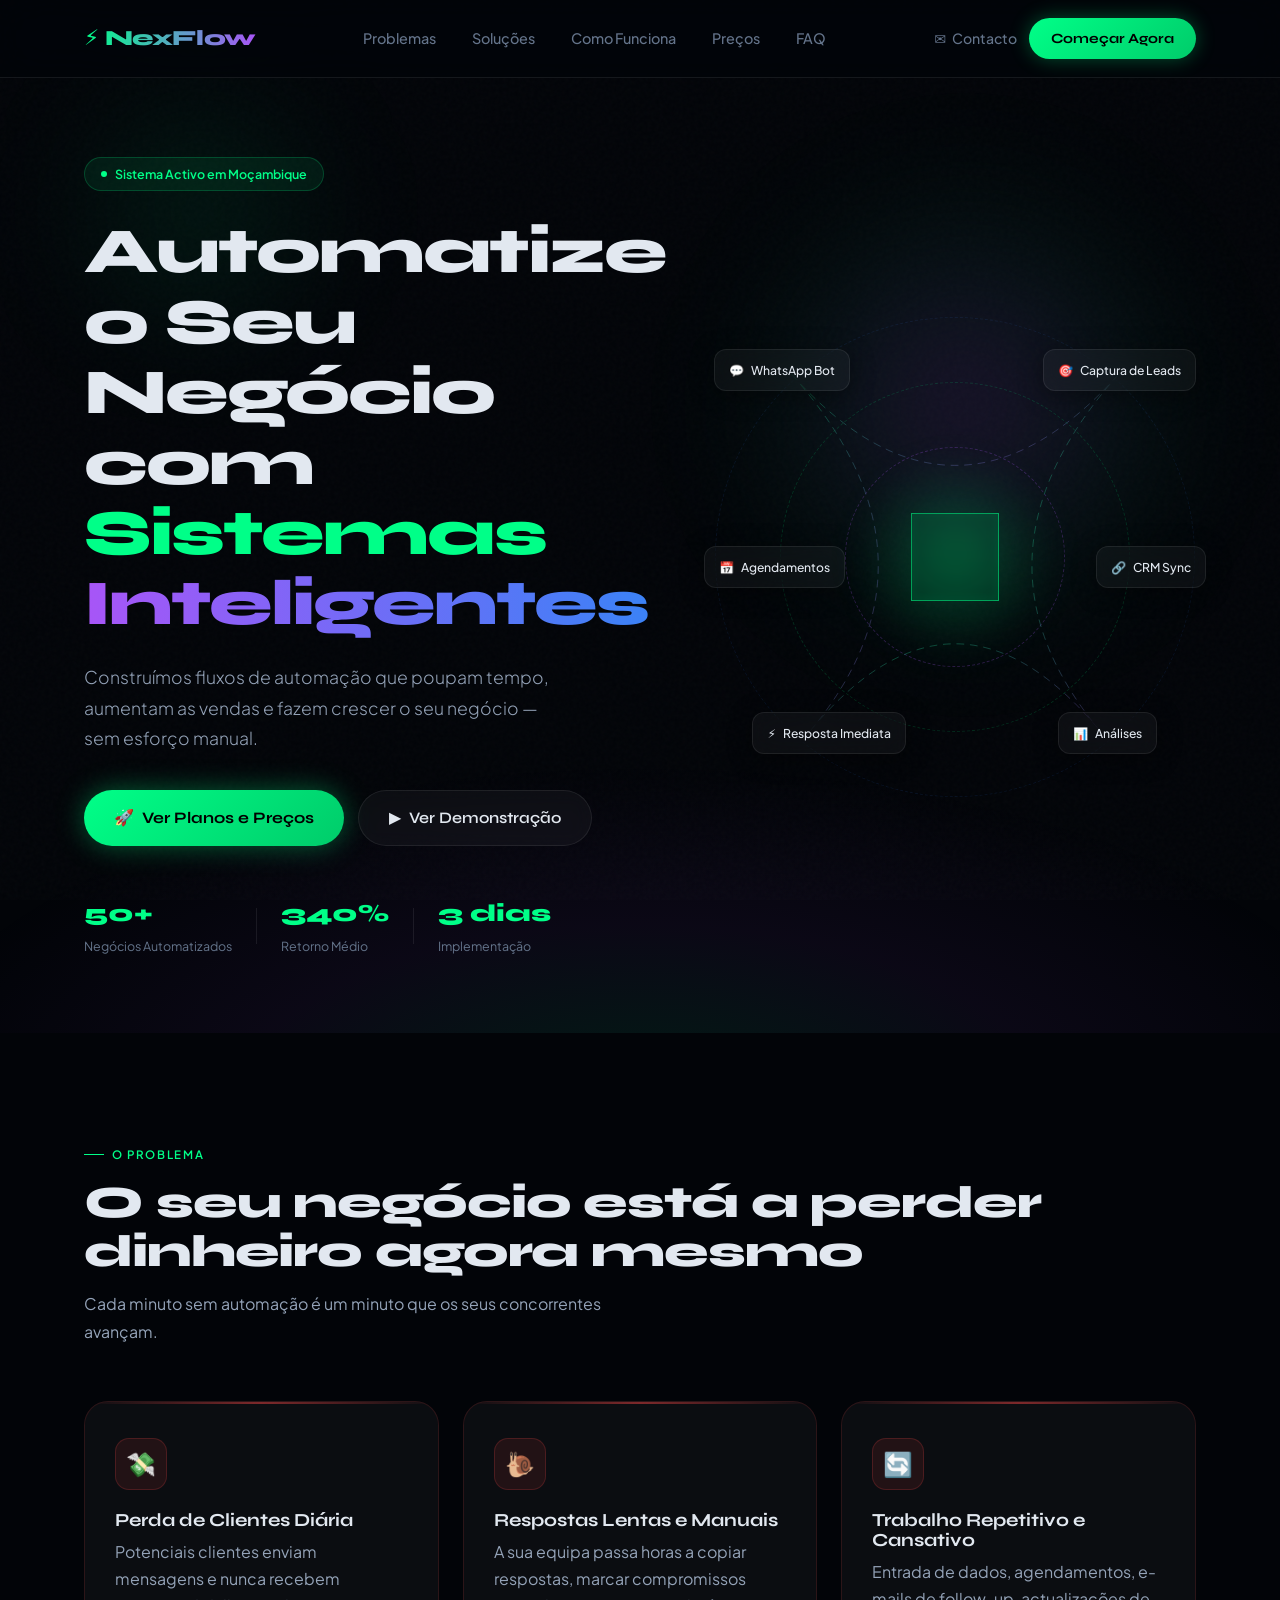
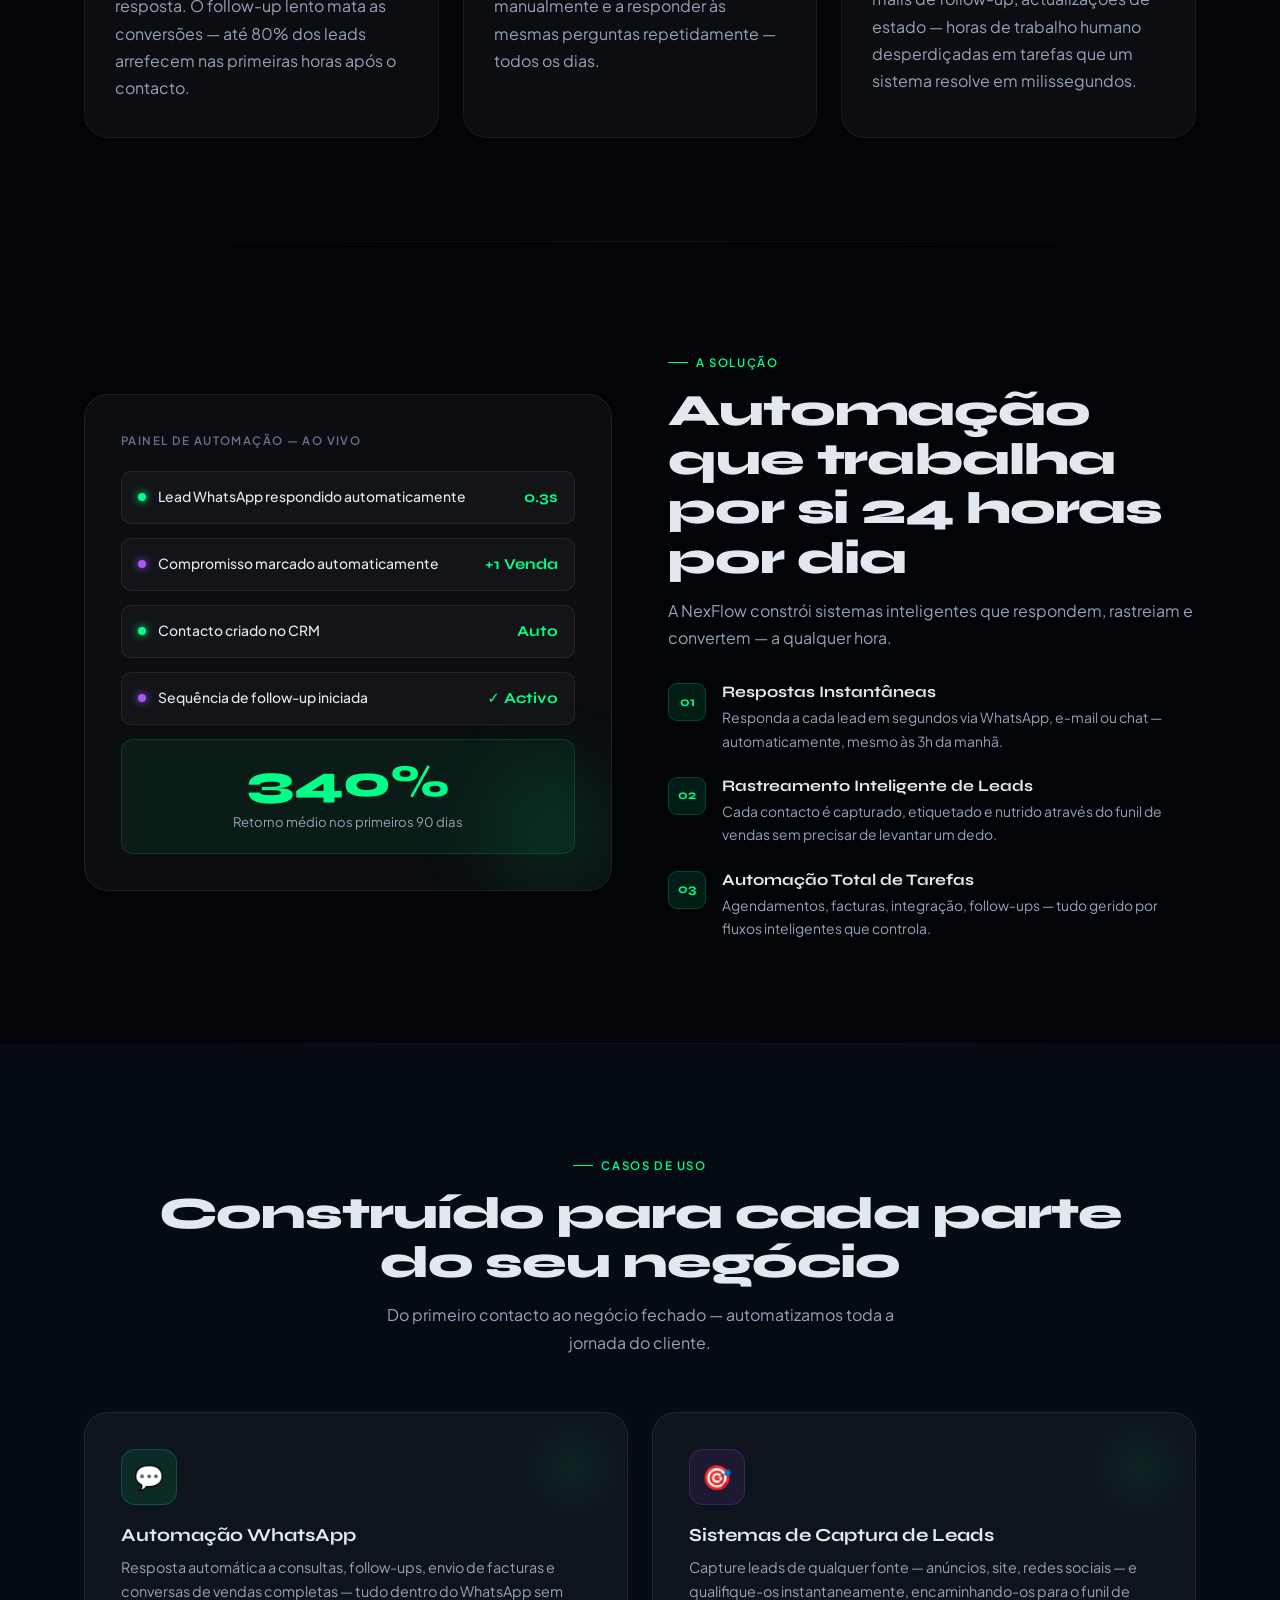
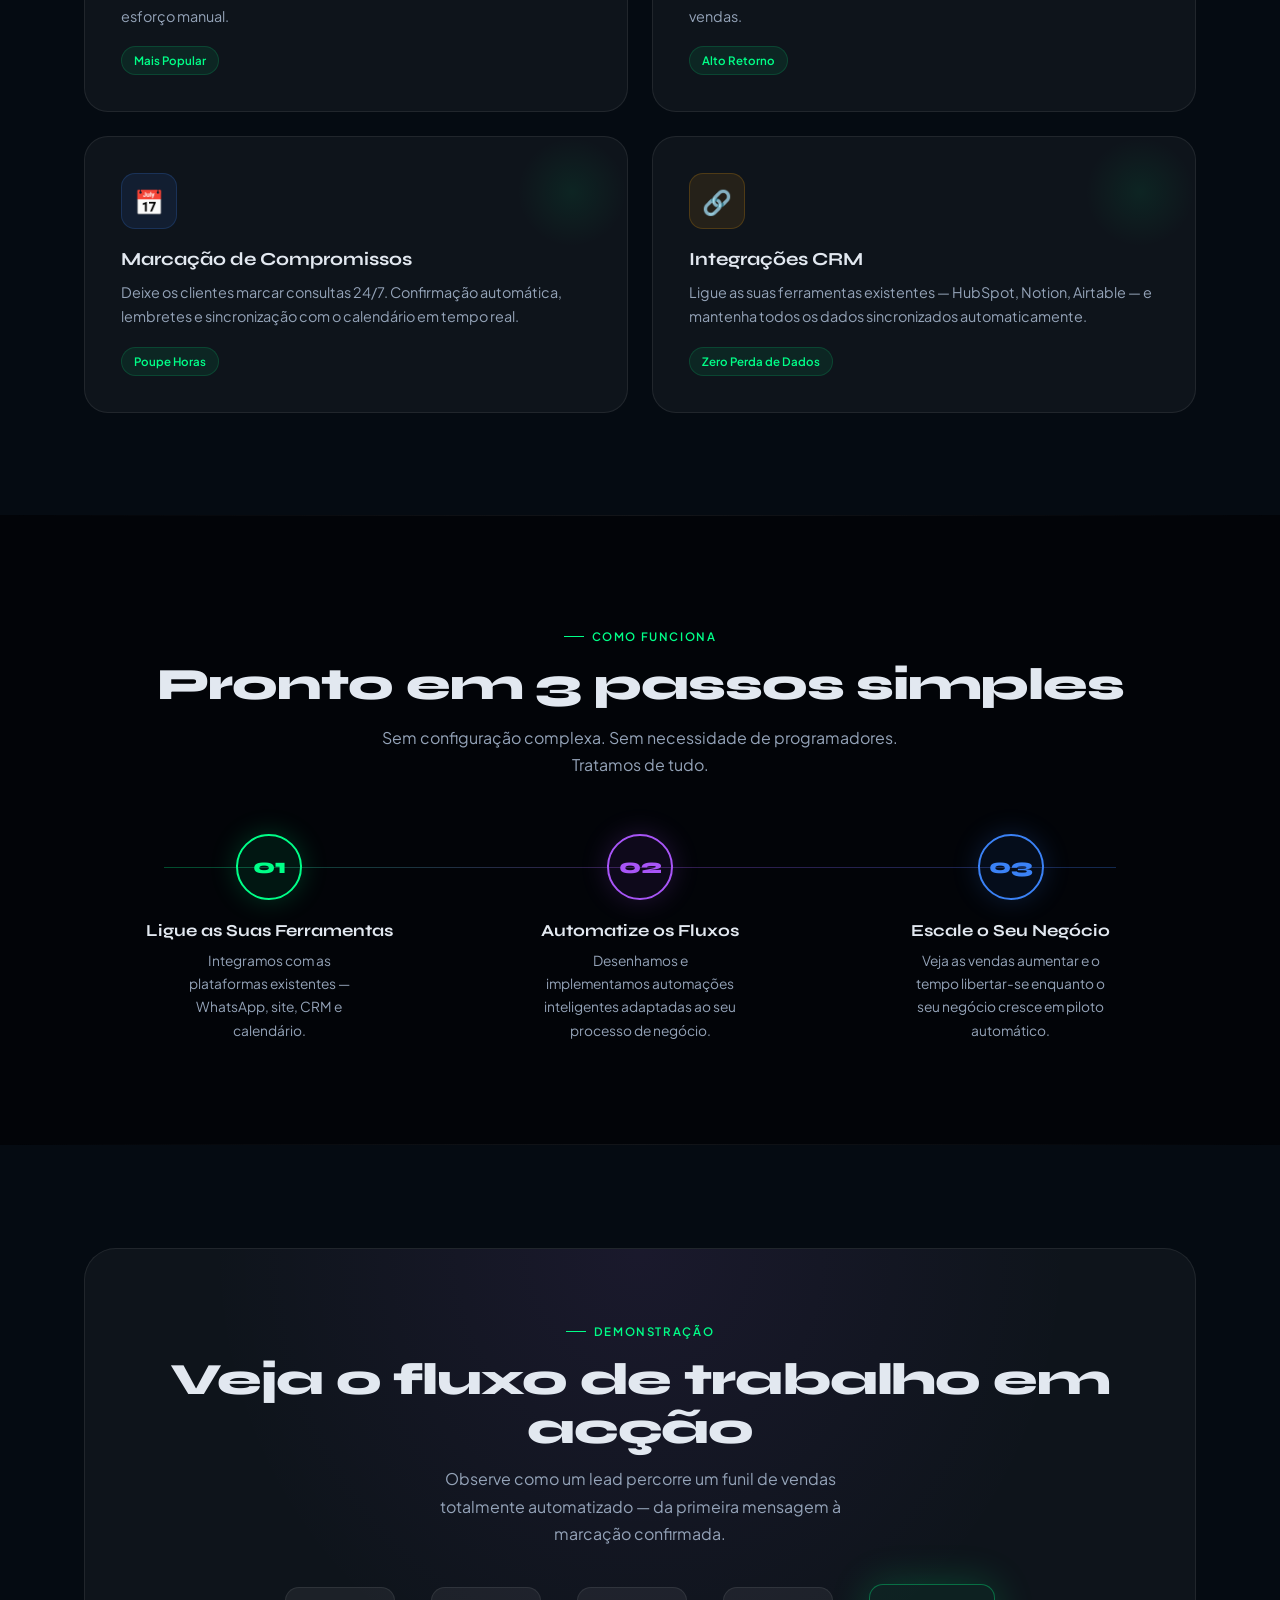
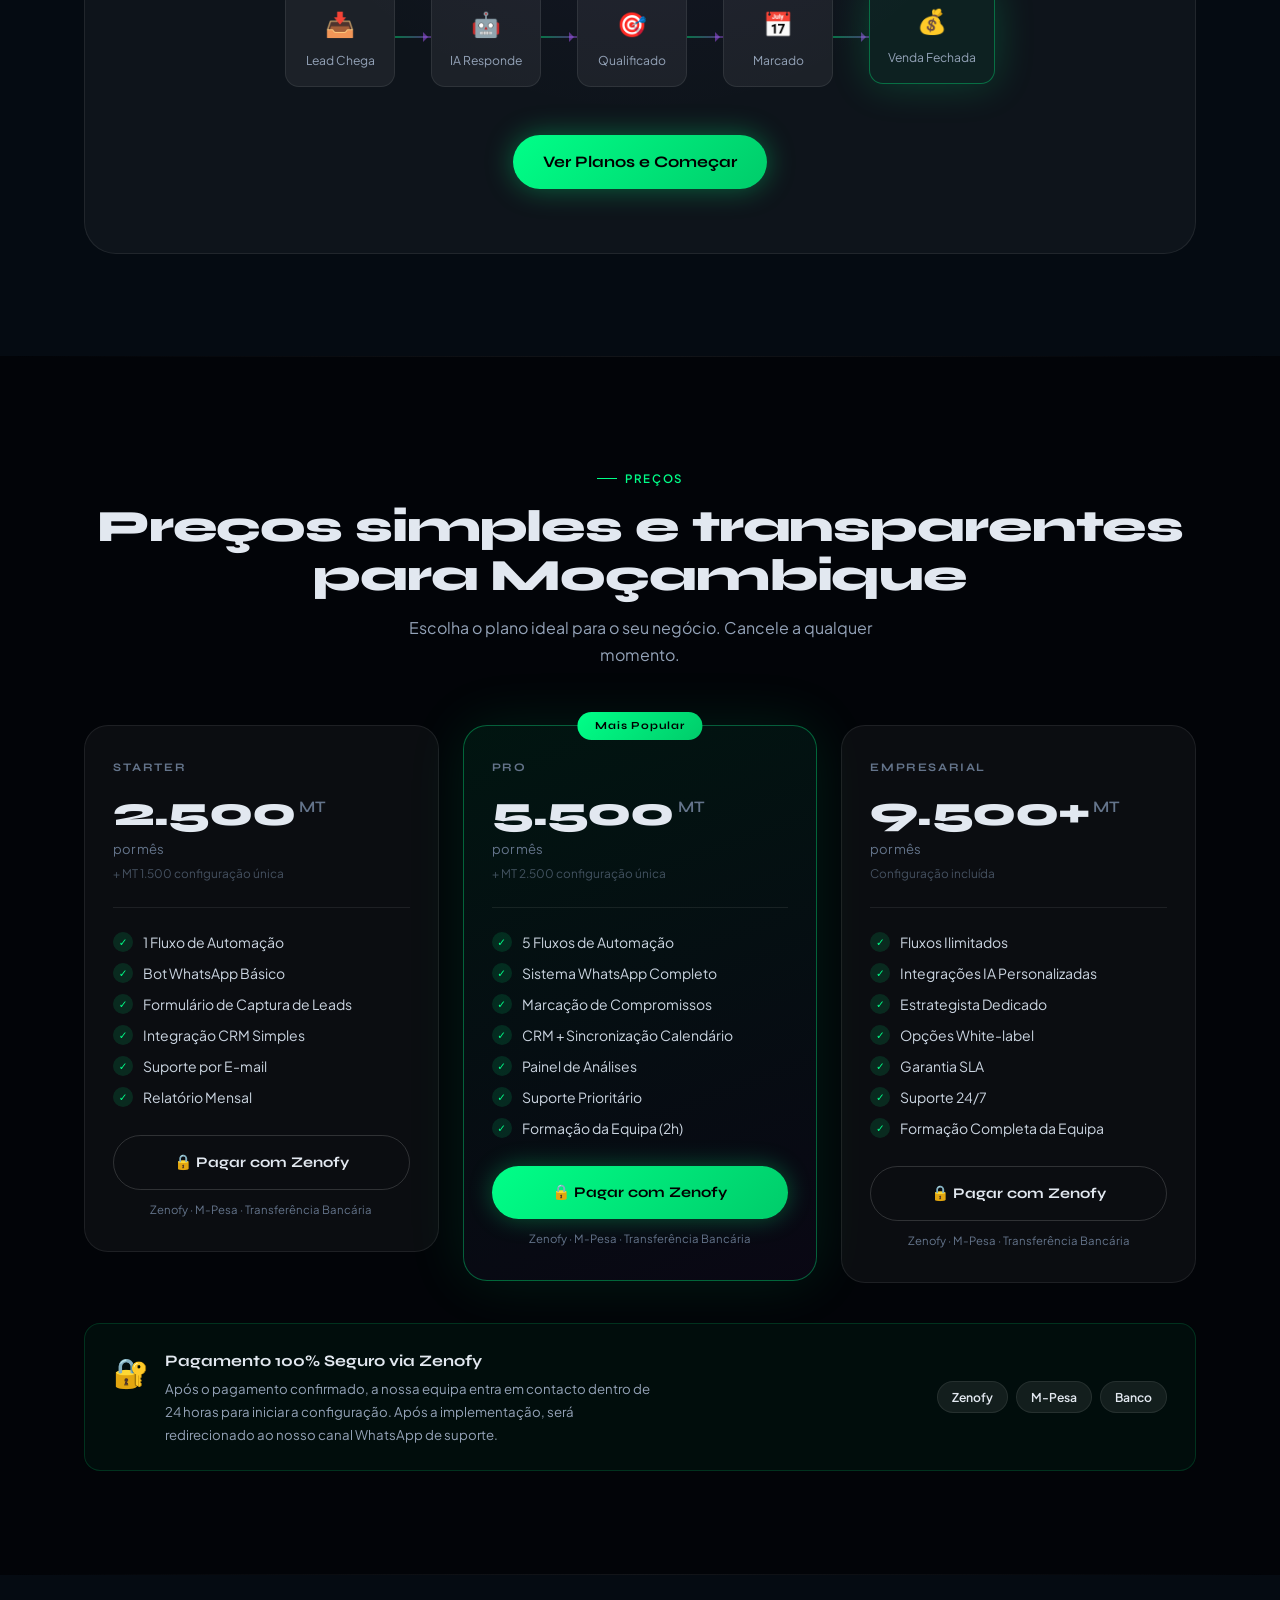
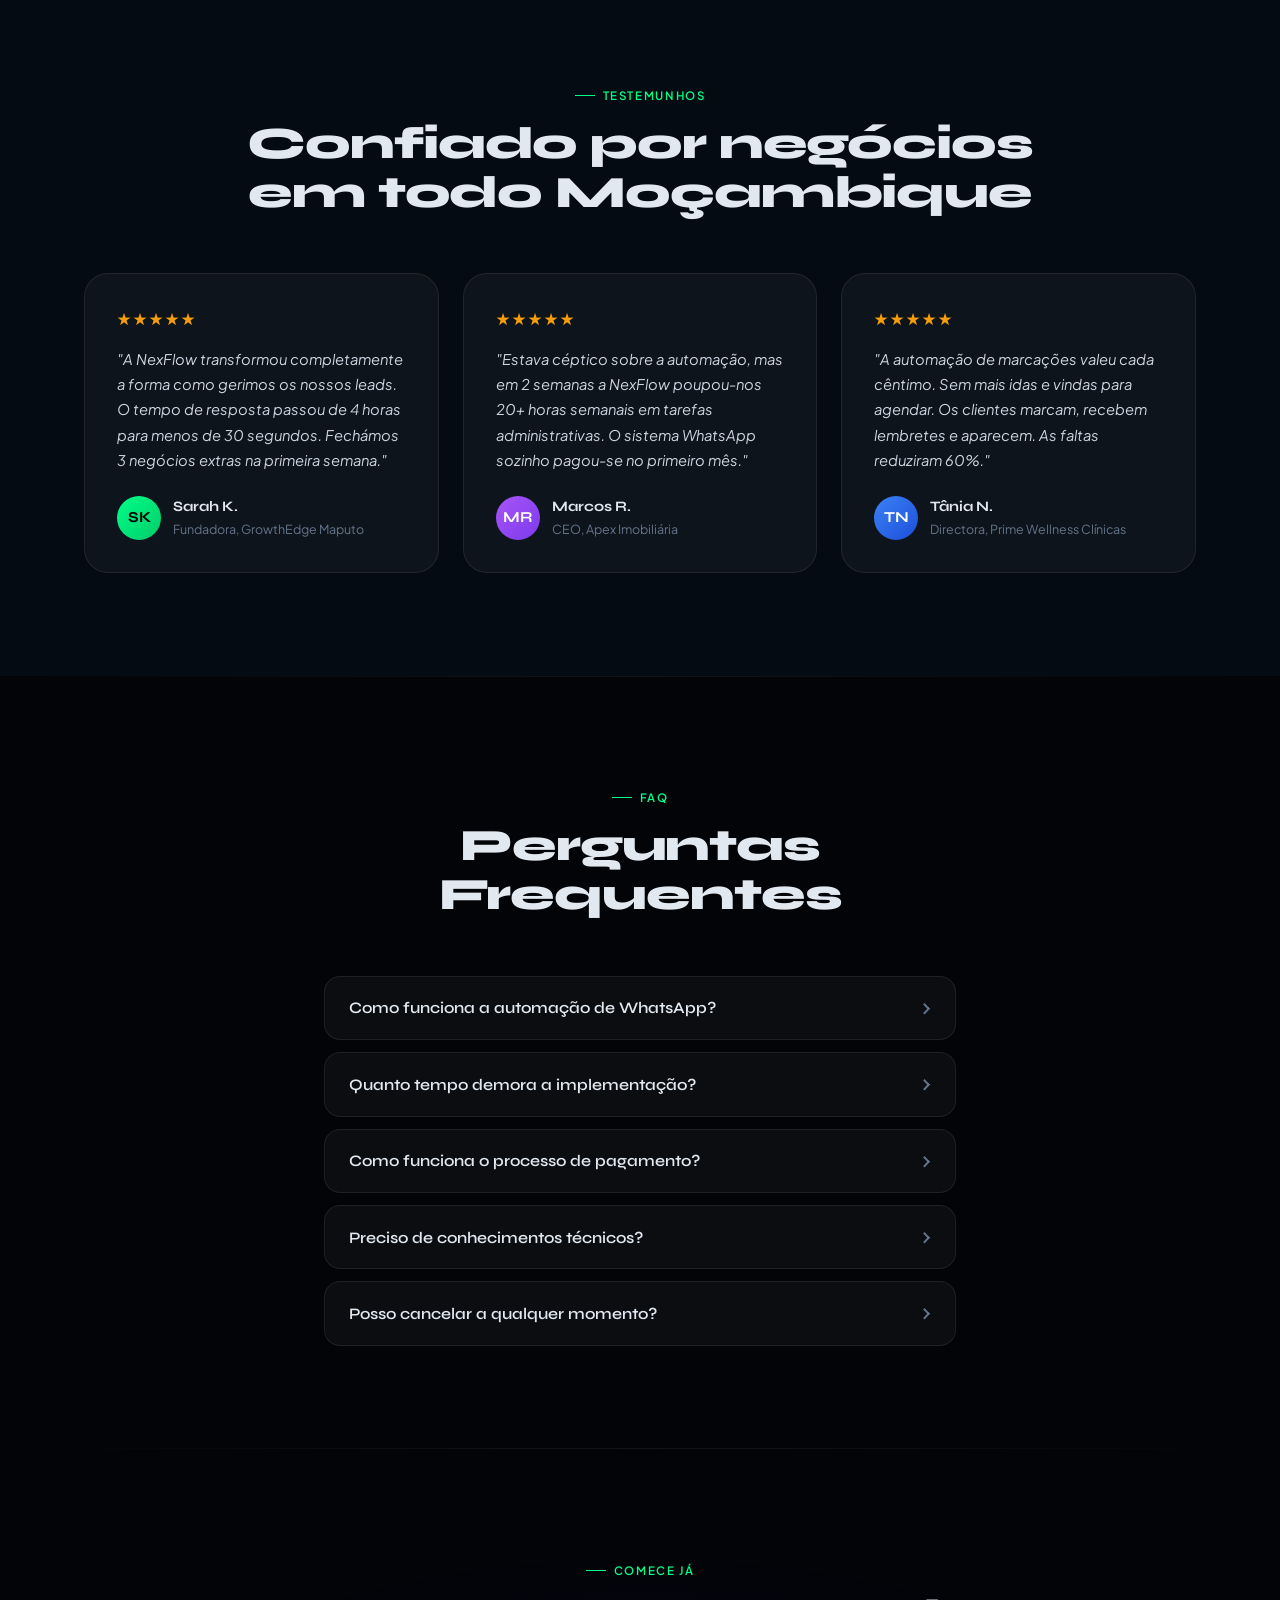
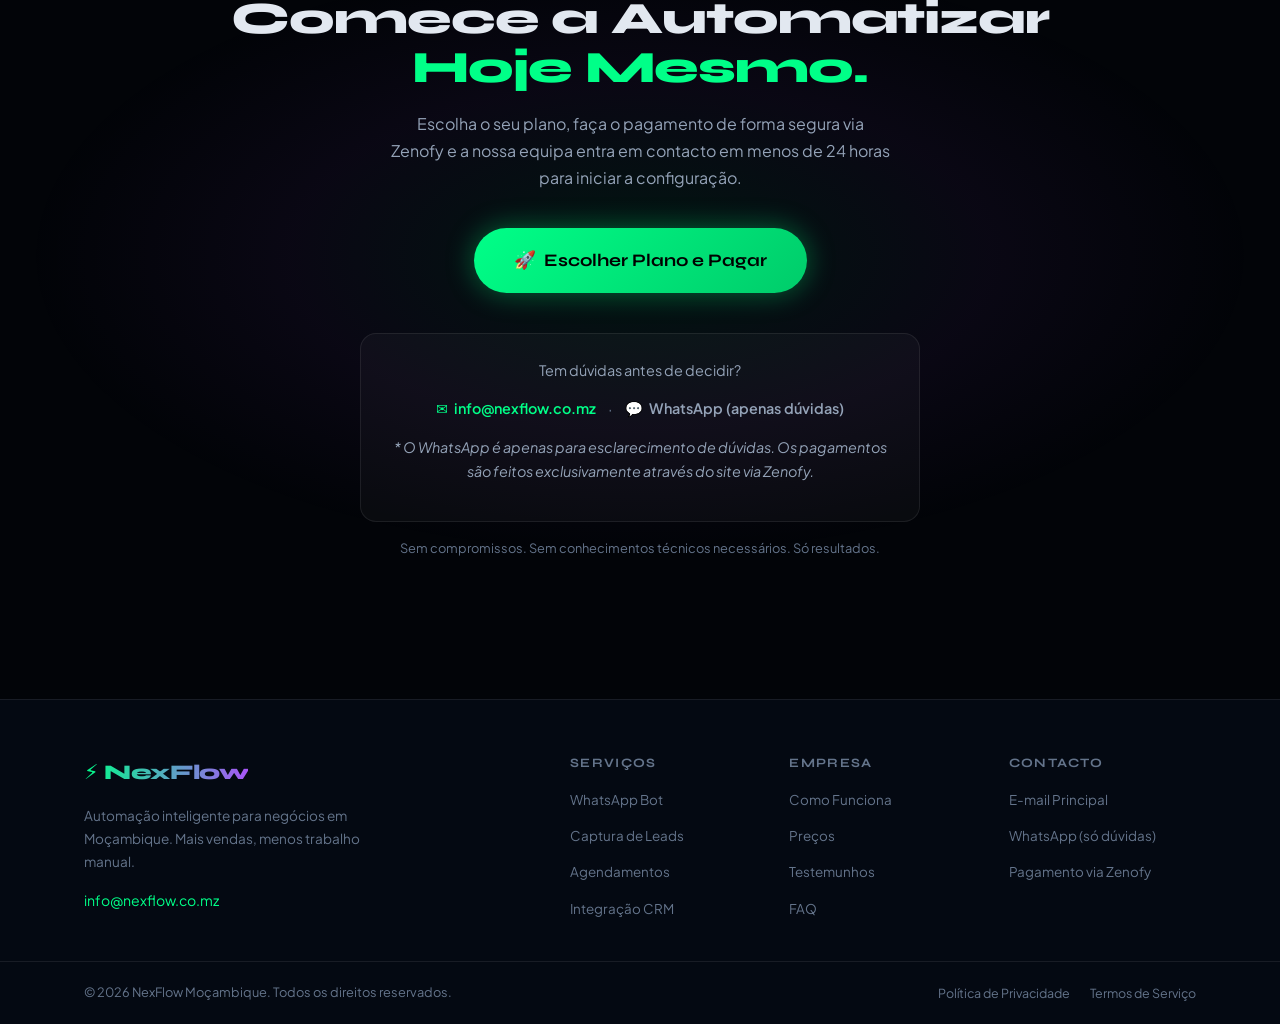
==== nexflow-index.html @ ebe84535 "create the new items" ====
<!DOCTYPE html>
<html lang="pt-MZ">
<head>
  <!-- ═══════════════════════════════════════
       META ESSENCIAIS & SEO
  ═══════════════════════════════════════ -->
  <meta charset="UTF-8">
  <meta name="viewport" content="width=device-width, initial-scale=1.0">
  <meta http-equiv="X-UA-Compatible" content="IE=edge">

  <title>NexFlow Moçambique | Automação Inteligente para o Seu Negócio</title>
  <meta name="description" content="NexFlow oferece sistemas de automação inteligente para negócios em Moçambique. WhatsApp bots, captura de leads, agendamentos automáticos e integrações CRM. Comece hoje a partir de 2.500 MT/mês.">
  <meta name="keywords" content="automação de negócios Moçambique, WhatsApp bot Maputo, captura de leads automática, CRM Moçambique, automação marketing, sistema de agendamento, inteligência artificial negócios, NexFlow">
  <meta name="author" content="NexFlow Moçambique">
  <meta name="robots" content="index, follow">
  <meta name="language" content="Portuguese">
  <meta name="geo.region" content="MZ">
  <meta name="geo.placename" content="Maputo, Moçambique">

  <!-- Canonical URL -->
  <link rel="canonical" href="https://nexflow.co.mz/">

  <!-- ═══════════════════════════════════════
       OPEN GRAPH (Facebook, LinkedIn, etc.)
  ═══════════════════════════════════════ -->
  <meta property="og:type" content="website">
  <meta property="og:url" content="https://nexflow.co.mz/">
  <meta property="og:title" content="NexFlow Moçambique | Automação Inteligente para o Seu Negócio">
  <meta property="og:description" content="Automatize o seu negócio com sistemas inteligentes. Mais vendas, menos trabalho manual. A partir de 2.500 MT/mês.">
  <meta property="og:image" content="https://nexflow.co.mz/images/og-image.png">
  <meta property="og:locale" content="pt_MZ">
  <meta property="og:site_name" content="NexFlow Moçambique">

  <!-- ═══════════════════════════════════════
       TWITTER CARD
  ═══════════════════════════════════════ -->
  <meta name="twitter:card" content="summary_large_image">
  <meta name="twitter:title" content="NexFlow Moçambique | Automação Inteligente">
  <meta name="twitter:description" content="Automatize o seu negócio com sistemas inteligentes. A partir de 2.500 MT/mês.">
  <meta name="twitter:image" content="https://nexflow.co.mz/images/og-image.png">

  <!-- ═══════════════════════════════════════
       SCHEMA.ORG (Rich Snippets no Google)
  ═══════════════════════════════════════ -->
  <script type="application/ld+json">
  {
    "@context": "https://schema.org",
    "@type": "LocalBusiness",
    "name": "NexFlow Moçambique",
    "description": "Empresa de automação inteligente para negócios em Moçambique. Especialistas em WhatsApp bots, captura de leads, agendamentos e integrações CRM.",
    "url": "https://nexflow.co.mz",
    "logo": "https://nexflow.co.mz/images/logo.png",
    "image": "https://nexflow.co.mz/images/og-image.png",
    "email": "info@nexflow.co.mz",
    "address": {
      "@type": "PostalAddress",
      "addressLocality": "Maputo",
      "addressCountry": "MZ"
    },
    "areaServed": "MZ",
    "currenciesAccepted": "MZN",
    "priceRange": "2500-9500 MT",
    "openingHours": "Mo-Fr 08:00-17:00",
    "hasOfferCatalog": {
      "@type": "OfferCatalog",
      "name": "Planos de Automação",
      "itemListElement": [
        {
          "@type": "Offer",
          "name": "Plano Starter",
          "price": "2500",
          "priceCurrency": "MZN",
          "description": "1 fluxo de automação, bot WhatsApp, captura de leads"
        },
        {
          "@type": "Offer",
          "name": "Plano Pro",
          "price": "5500",
          "priceCurrency": "MZN",
          "description": "5 fluxos, sistema completo WhatsApp, agendamentos, CRM"
        },
        {
          "@type": "Offer",
          "name": "Plano Personalizado",
          "price": "9500",
          "priceCurrency": "MZN",
          "description": "Solução totalmente personalizada para grandes empresas"
        }
      ]
    }
  }
  </script>

  <script type="application/ld+json">
  {
    "@context": "https://schema.org",
    "@type": "FAQPage",
    "mainEntity": [
      {
        "@type": "Question",
        "name": "Como funciona a automação de WhatsApp?",
        "acceptedAnswer": {
          "@type": "Answer",
          "text": "Configuramos um bot inteligente que responde automaticamente às mensagens dos seus clientes no WhatsApp, qualifica leads, agenda compromissos e envia follow-ups — tudo sem intervenção manual."
        }
      },
      {
        "@type": "Question",
        "name": "Quanto tempo demora a implementação?",
        "acceptedAnswer": {
          "@type": "Answer",
          "text": "A implementação básica leva entre 3 a 7 dias úteis. Soluções personalizadas podem levar até 21 dias dependendo da complexidade."
        }
      },
      {
        "@type": "Question",
        "name": "Como faço o pagamento?",
        "acceptedAnswer": {
          "@type": "Answer",
          "text": "Aceitamos pagamentos via Zenofy, M-Pesa e transferência bancária. Após a confirmação do pagamento, iniciamos imediatamente a configuração do seu sistema."
        }
      }
    ]
  }
  </script>

  <!-- ═══════════════════════════════════════
       FONTES & ESTILOS
  ═══════════════════════════════════════ -->
  <link rel="preconnect" href="https://fonts.googleapis.com">
  <link rel="preconnect" href="https://fonts.gstatic.com" crossorigin>
  <link href="https://fonts.googleapis.com/css2?family=Syne:wght@400;600;700;800&family=Plus+Jakarta+Sans:ital,wght@0,300;0,400;0,500;0,600;1,300&display=swap" rel="stylesheet">
  <link rel="stylesheet" href="css/nexflow-style.css">

  <!-- Favicon (placeholder) -->
  <link rel="icon" type="image/svg+xml" href="data:image/svg+xml,<svg xmlns='http://www.w3.org/2000/svg' viewBox='0 0 32 32'><rect width='32' height='32' rx='8' fill='%23020408'/><text y='24' x='4' font-size='22'>⚡</text></svg>">
</head>

<body>

  <!-- ═══════════════════════════════════════
       NAVEGAÇÃO
  ═══════════════════════════════════════ -->
  <header role="banner">
    <nav class="navbar" aria-label="Navegação principal">
      <div class="nav-inner">
        <a href="/" class="logo" aria-label="NexFlow - Página inicial">
          <span class="logo-icon" aria-hidden="true">⚡</span>
          NexFlow
        </a>

        <ul class="nav-links" role="list">
          <li><a href="#problema">Problemas</a></li>
          <li><a href="#casos-uso">Soluções</a></li>
          <li><a href="#como-funciona">Como Funciona</a></li>
          <li><a href="#precos">Preços</a></li>
          <li><a href="#faq">FAQ</a></li>
        </ul>

        <div class="nav-actions">
          <a href="mailto:info@nexflow.co.mz" class="btn-nav-contact" aria-label="Enviar email">
            <span aria-hidden="true">✉</span> Contacto
          </a>
          <a href="#precos" class="btn-nav-primary">Começar Agora</a>
        </div>

        <button class="hamburger" id="menuBtn" aria-label="Abrir menu" aria-expanded="false" aria-controls="mobileNav">
          <span></span><span></span><span></span>
        </button>
      </div>
    </nav>

    <!-- Menu Mobile -->
    <nav class="mobile-nav" id="mobileNav" aria-label="Menu móvel" aria-hidden="true">
      <button class="mobile-close" id="menuClose" aria-label="Fechar menu">✕</button>
      <ul role="list">
        <li><a href="#problema" class="mobile-link">Problemas</a></li>
        <li><a href="#casos-uso" class="mobile-link">Soluções</a></li>
        <li><a href="#como-funciona" class="mobile-link">Como Funciona</a></li>
        <li><a href="#precos" class="mobile-link">Preços</a></li>
        <li><a href="#faq" class="mobile-link">FAQ</a></li>
        <li><a href="mailto:info@nexflow.co.mz" class="mobile-link">✉ info@nexflow.co.mz</a></li>
        <li><a href="#precos" class="btn-nav-primary mobile-cta">Começar Agora</a></li>
      </ul>
    </nav>
  </header>

  <main>

    <!-- ═══════════════════════════════════════
         HERO
    ═══════════════════════════════════════ -->
    <section class="hero" id="inicio" aria-label="Secção principal">
      <div class="hero-bg" aria-hidden="true">
        <div class="orb orb-1"></div>
        <div class="orb orb-2"></div>
        <div class="horizon"></div>
      </div>

      <div class="container hero-inner">
        <!-- Texto -->
        <div class="hero-content">
          <div class="hero-badge" role="status" aria-live="polite">
            <span class="badge-dot" aria-hidden="true"></span>
            Sistema Activo em Moçambique
          </div>

          <h1 class="hero-title">
            Automatize o Seu Negócio com
            <span class="text-green"> Sistemas</span>
            <span class="text-gradient"> Inteligentes</span>
          </h1>

          <p class="hero-sub">
            Construímos fluxos de automação que poupam tempo, aumentam as vendas e fazem crescer o seu negócio — sem esforço manual.
          </p>

          <div class="hero-btns">
            <a href="#precos" class="btn-primary" aria-label="Ver planos e efectuar pagamento">
              <span aria-hidden="true">🚀</span> Ver Planos e Preços
            </a>
            <a href="#demo" class="btn-ghost" aria-label="Ver demonstração do sistema">
              <span aria-hidden="true">▶</span> Ver Demonstração
            </a>
          </div>

          <div class="hero-trust" aria-label="Indicadores de confiança">
            <div class="trust-item">
              <strong>50+</strong>
              <span>Negócios Automatizados</span>
            </div>
            <div class="trust-divider" aria-hidden="true"></div>
            <div class="trust-item">
              <strong>340%</strong>
              <span>Retorno Médio</span>
            </div>
            <div class="trust-divider" aria-hidden="true"></div>
            <div class="trust-item">
              <strong>3 dias</strong>
              <span>Implementação</span>
            </div>
          </div>
        </div>

        <!-- Visual Animado -->
        <div class="hero-visual" aria-hidden="true">
          <div class="orbit-ring ring-1"></div>
          <div class="orbit-ring ring-2"></div>
          <div class="orbit-ring ring-3"></div>

          <div class="ai-core">
            <div class="cube-glow"></div>
            <div class="cube" role="presentation">
              <div class="face front"></div>
              <div class="face back"></div>
              <div class="face left"></div>
              <div class="face right"></div>
              <div class="face top"></div>
              <div class="face bottom"></div>
            </div>
          </div>

          <div class="float-node node-1"><span>💬</span> WhatsApp Bot</div>
          <div class="float-node node-2"><span>🎯</span> Captura de Leads</div>
          <div class="float-node node-3"><span>📅</span> Agendamentos</div>
          <div class="float-node node-4"><span>🔗</span> CRM Sync</div>
          <div class="float-node node-5"><span>⚡</span> Resposta Imediata</div>
          <div class="float-node node-6"><span>📊</span> Análises</div>

          <svg class="connector-svg" viewBox="0 0 500 520" xmlns="http://www.w3.org/2000/svg" aria-hidden="true">
            <defs>
              <linearGradient id="lg1" x1="0%" y1="0%" x2="100%" y2="100%">
                <stop offset="0%" style="stop-color:#00ff88"/>
                <stop offset="100%" style="stop-color:#a855f7"/>
              </linearGradient>
            </defs>
            <path class="cline" d="M80,70 Q250,260 420,70"/>
            <path class="cline" d="M30,260 Q250,260 470,260" style="animation-delay:.5s"/>
            <path class="cline" d="M100,440 Q250,260 400,440" style="animation-delay:1s"/>
            <path class="cline" d="M80,70 Q250,260 100,440" style="animation-delay:1.5s"/>
            <path class="cline" d="M420,70 Q250,260 400,440" style="animation-delay:2s"/>
          </svg>
        </div>
      </div>
    </section>

    <!-- ═══════════════════════════════════════
         PROBLEMAS
    ═══════════════════════════════════════ -->
    <section class="section" id="problema" aria-labelledby="prob-title">
      <div class="container">
        <div class="section-header reveal">
          <span class="section-label">O Problema</span>
          <h2 class="section-title" id="prob-title">O seu negócio está a perder<br>dinheiro agora mesmo</h2>
          <p class="section-sub">Cada minuto sem automação é um minuto que os seus concorrentes avançam.</p>
        </div>

        <div class="grid-3" role="list">
          <article class="problem-card reveal" role="listitem">
            <div class="card-icon danger" aria-hidden="true">💸</div>
            <h3>Perda de Clientes Diária</h3>
            <p>Potenciais clientes enviam mensagens e nunca recebem resposta. O follow-up lento mata as conversões — até 80% dos leads arrefecem nas primeiras horas após o contacto.</p>
          </article>

          <article class="problem-card reveal delay-1" role="listitem">
            <div class="card-icon danger" aria-hidden="true">🐌</div>
            <h3>Respostas Lentas e Manuais</h3>
            <p>A sua equipa passa horas a copiar respostas, marcar compromissos manualmente e a responder às mesmas perguntas repetidamente — todos os dias.</p>
          </article>

          <article class="problem-card reveal delay-2" role="listitem">
            <div class="card-icon danger" aria-hidden="true">🔄</div>
            <h3>Trabalho Repetitivo e Cansativo</h3>
            <p>Entrada de dados, agendamentos, e-mails de follow-up, actualizações de estado — horas de trabalho humano desperdiçadas em tarefas que um sistema resolve em milissegundos.</p>
          </article>
        </div>
      </div>
    </section>

    <div class="divider" role="separator"></div>

    <!-- ═══════════════════════════════════════
         SOLUÇÃO
    ═══════════════════════════════════════ -->
    <section class="section" id="solucao" aria-labelledby="sol-title">
      <div class="container">
        <div class="solution-grid">
          <!-- Painel visual -->
          <div class="sol-panel reveal" aria-label="Painel de automação ao vivo">
            <p class="panel-label">Painel de Automação — Ao Vivo</p>

            <div class="sol-row" role="status">
              <div class="dot green" aria-hidden="true"></div>
              <span>Lead WhatsApp respondido automaticamente</span>
              <span class="metric">0.3s</span>
            </div>
            <div class="sol-row">
              <div class="dot purple" aria-hidden="true"></div>
              <span>Compromisso marcado automaticamente</span>
              <span class="metric">+1 Venda</span>
            </div>
            <div class="sol-row">
              <div class="dot green" aria-hidden="true"></div>
              <span>Contacto criado no CRM</span>
              <span class="metric">Auto</span>
            </div>
            <div class="sol-row">
              <div class="dot purple" aria-hidden="true"></div>
              <span>Sequência de follow-up iniciada</span>
              <span class="metric">✓ Activo</span>
            </div>

            <div class="roi-box">
              <div class="roi-number" aria-label="340% retorno médio">340%</div>
              <p>Retorno médio nos primeiros 90 dias</p>
            </div>
          </div>

          <!-- Texto -->
          <div class="sol-text">
            <span class="section-label">A Solução</span>
            <h2 class="section-title reveal" id="sol-title">Automação que trabalha<br>por si 24 horas por dia</h2>
            <p class="section-sub reveal">A NexFlow constrói sistemas inteligentes que respondem, rastreiam e convertem — a qualquer hora.</p>

            <div class="sol-points">
              <div class="sol-point reveal">
                <div class="sol-num" aria-hidden="true">01</div>
                <div>
                  <h3>Respostas Instantâneas</h3>
                  <p>Responda a cada lead em segundos via WhatsApp, e-mail ou chat — automaticamente, mesmo às 3h da manhã.</p>
                </div>
              </div>
              <div class="sol-point reveal delay-1">
                <div class="sol-num" aria-hidden="true">02</div>
                <div>
                  <h3>Rastreamento Inteligente de Leads</h3>
                  <p>Cada contacto é capturado, etiquetado e nutrido através do funil de vendas sem precisar de levantar um dedo.</p>
                </div>
              </div>
              <div class="sol-point reveal delay-2">
                <div class="sol-num" aria-hidden="true">03</div>
                <div>
                  <h3>Automação Total de Tarefas</h3>
                  <p>Agendamentos, facturas, integração, follow-ups — tudo gerido por fluxos inteligentes que controla.</p>
                </div>
              </div>
            </div>
          </div>
        </div>
      </div>
    </section>

    <div class="divider" role="separator"></div>

    <!-- ═══════════════════════════════════════
         CASOS DE USO
    ═══════════════════════════════════════ -->
    <section class="section bg-alt" id="casos-uso" aria-labelledby="uc-title">
      <div class="container">
        <div class="section-header center reveal">
          <span class="section-label">Casos de Uso</span>
          <h2 class="section-title" id="uc-title">Construído para cada parte<br>do seu negócio</h2>
          <p class="section-sub">Do primeiro contacto ao negócio fechado — automatizamos toda a jornada do cliente.</p>
        </div>

        <div class="grid-2" role="list">
          <article class="uc-card reveal" role="listitem">
            <div class="uc-icon green" aria-hidden="true">💬</div>
            <h3>Automação WhatsApp</h3>
            <p>Resposta automática a consultas, follow-ups, envio de facturas e conversas de vendas completas — tudo dentro do WhatsApp sem esforço manual.</p>
            <span class="uc-tag">Mais Popular</span>
          </article>

          <article class="uc-card reveal delay-1" role="listitem">
            <div class="uc-icon purple" aria-hidden="true">🎯</div>
            <h3>Sistemas de Captura de Leads</h3>
            <p>Capture leads de qualquer fonte — anúncios, site, redes sociais — e qualifique-os instantaneamente, encaminhando-os para o funil de vendas.</p>
            <span class="uc-tag">Alto Retorno</span>
          </article>

          <article class="uc-card reveal delay-2" role="listitem">
            <div class="uc-icon blue" aria-hidden="true">📅</div>
            <h3>Marcação de Compromissos</h3>
            <p>Deixe os clientes marcar consultas 24/7. Confirmação automática, lembretes e sincronização com o calendário em tempo real.</p>
            <span class="uc-tag">Poupe Horas</span>
          </article>

          <article class="uc-card reveal delay-3" role="listitem">
            <div class="uc-icon yellow" aria-hidden="true">🔗</div>
            <h3>Integrações CRM</h3>
            <p>Ligue as suas ferramentas existentes — HubSpot, Notion, Airtable — e mantenha todos os dados sincronizados automaticamente.</p>
            <span class="uc-tag">Zero Perda de Dados</span>
          </article>
        </div>
      </div>
    </section>

    <div class="divider" role="separator"></div>

    <!-- ═══════════════════════════════════════
         COMO FUNCIONA
    ═══════════════════════════════════════ -->
    <section class="section" id="como-funciona" aria-labelledby="steps-title">
      <div class="container">
        <div class="section-header center reveal">
          <span class="section-label">Como Funciona</span>
          <h2 class="section-title" id="steps-title">Pronto em 3 passos simples</h2>
          <p class="section-sub">Sem configuração complexa. Sem necessidade de programadores. Tratamos de tudo.</p>
        </div>

        <ol class="steps-row" aria-label="Passos de implementação">
          <li class="step reveal">
            <div class="step-num green" aria-label="Passo 1">01</div>
            <h3>Ligue as Suas Ferramentas</h3>
            <p>Integramos com as plataformas existentes — WhatsApp, site, CRM e calendário.</p>
          </li>
          <li class="step reveal delay-1">
            <div class="step-num purple" aria-label="Passo 2">02</div>
            <h3>Automatize os Fluxos</h3>
            <p>Desenhamos e implementamos automações inteligentes adaptadas ao seu processo de negócio.</p>
          </li>
          <li class="step reveal delay-2">
            <div class="step-num blue" aria-label="Passo 3">03</div>
            <h3>Escale o Seu Negócio</h3>
            <p>Veja as vendas aumentar e o tempo libertar-se enquanto o seu negócio cresce em piloto automático.</p>
          </li>
        </ol>
      </div>
    </section>

    <div class="divider" role="separator"></div>

    <!-- ═══════════════════════════════════════
         DEMO
    ═══════════════════════════════════════ -->
    <section class="section bg-alt" id="demo" aria-labelledby="demo-title">
      <div class="container">
        <div class="demo-box reveal">
          <div class="demo-header">
            <span class="section-label" style="justify-content:center">Demonstração</span>
            <h2 class="section-title" id="demo-title">Veja o fluxo de trabalho em acção</h2>
            <p>Observe como um lead percorre um funil de vendas totalmente automatizado — da primeira mensagem à marcação confirmada.</p>
          </div>

          <div class="workflow" role="list" aria-label="Fluxo de automação">
            <div class="wf-step" role="listitem">
              <div class="wf-node">
                <div class="wf-icon" aria-hidden="true">📥</div>
                <span>Lead Chega</span>
              </div>
            </div>
            <div class="wf-arrow" aria-hidden="true"></div>
            <div class="wf-step" role="listitem">
              <div class="wf-node">
                <div class="wf-icon" aria-hidden="true">🤖</div>
                <span>IA Responde</span>
              </div>
            </div>
            <div class="wf-arrow" aria-hidden="true"></div>
            <div class="wf-step" role="listitem">
              <div class="wf-node">
                <div class="wf-icon" aria-hidden="true">🎯</div>
                <span>Qualificado</span>
              </div>
            </div>
            <div class="wf-arrow" aria-hidden="true"></div>
            <div class="wf-step" role="listitem">
              <div class="wf-node">
                <div class="wf-icon" aria-hidden="true">📅</div>
                <span>Marcado</span>
              </div>
            </div>
            <div class="wf-arrow" aria-hidden="true"></div>
            <div class="wf-step" role="listitem">
              <div class="wf-node active">
                <div class="wf-icon" aria-hidden="true">💰</div>
                <span>Venda Fechada</span>
              </div>
            </div>
          </div>

          <div class="demo-cta">
            <a href="#precos" class="btn-primary">Ver Planos e Começar</a>
          </div>
        </div>
      </div>
    </section>

    <div class="divider" role="separator"></div>

    <!-- ═══════════════════════════════════════
         PREÇOS
    ═══════════════════════════════════════ -->
    <section class="section" id="precos" aria-labelledby="price-title">
      <div class="container">
        <div class="section-header center reveal">
          <span class="section-label">Preços</span>
          <h2 class="section-title" id="price-title">Preços simples e transparentes<br>para Moçambique</h2>
          <p class="section-sub">Escolha o plano ideal para o seu negócio. Cancele a qualquer momento.</p>
        </div>

        <div class="pricing-grid" role="list">

          <!-- ── STARTER ── -->
          <article class="price-card reveal" role="listitem" aria-label="Plano Starter">
            <span class="price-name">Starter</span>

            <div class="price-amount">
              <span class="amount">2.500</span>
               <span class="currency">MT</span>
            </div>
            <span class="price-period">por mês</span>
            <span class="price-setup">+ MT 1.500 configuração única</span>

            <ul class="price-features" aria-label="Funcionalidades incluídas">
              <li>1 Fluxo de Automação</li>
              <li>Bot WhatsApp Básico</li>
              <li>Formulário de Captura de Leads</li>
              <li>Integração CRM Simples</li>
              <li>Suporte por E-mail</li>
              <li>Relatório Mensal</li>
            </ul>

            <a href="https://zenofy.com/pay/nexflow-starter"
               class="btn-pay outline"
               target="_blank" rel="noopener noreferrer"
               aria-label="Pagar Plano Starter via Zenofy — MT 2.500/mês"
               data-plan="Starter" data-price="2500">
              🔒 Pagar com Zenofy
            </a>
            <p class="pay-note">Zenofy · M-Pesa · Transferência Bancária</p>
          </article>

          <!-- ── PRO (destaque) ── -->
          <article class="price-card featured reveal delay-1" role="listitem" aria-label="Plano Pro — Mais popular">
            <div class="featured-badge" aria-label="Plano mais popular">Mais Popular</div>

            <span class="price-name">Pro</span>

            <div class="price-amount">
              <span class="amount">5.500</span>
              <span class="currency">MT</span>
            </div>
            <span class="price-period">por mês</span>
            <span class="price-setup">+ MT 2.500 configuração única</span>

            <ul class="price-features" aria-label="Funcionalidades incluídas">
              <li>5 Fluxos de Automação</li>
              <li>Sistema WhatsApp Completo</li>
              <li>Marcação de Compromissos</li>
              <li>CRM + Sincronização Calendário</li>
              <li>Painel de Análises</li>
              <li>Suporte Prioritário</li>
              <li>Formação da Equipa (2h)</li>
            </ul>

            <a href="https://zenofy.com/pay/nexflow-pro"
               class="btn-pay solid"
               target="_blank" rel="noopener noreferrer"
               aria-label="Pagar Plano Pro via Zenofy — MT 5.500/mês"
               data-plan="Pro" data-price="5500">
              🔒 Pagar com Zenofy
            </a>
            <p class="pay-note">Zenofy · M-Pesa · Transferência Bancária</p>
          </article>

          <!-- ── EMPRESARIAL ── -->
          <article class="price-card reveal delay-2" role="listitem" aria-label="Plano Empresarial">
            <span class="price-name">Empresarial</span>

            <div class="price-amount">
              <span class="amount">9.500+</span>
              <span class="currency">MT</span>
            </div>
            <span class="price-period">por mês</span>
            <span class="price-setup">Configuração incluída</span>

            <ul class="price-features" aria-label="Funcionalidades incluídas">
              <li>Fluxos Ilimitados</li>
              <li>Integrações IA Personalizadas</li>
              <li>Estrategista Dedicado</li>
              <li>Opções White-label</li>
              <li>Garantia SLA</li>
              <li>Suporte 24/7</li>
              <li>Formação Completa da Equipa</li>
            </ul>

            <a href="https://zenofy.com/pay/nexflow-enterprise"
               class="btn-pay outline"
               target="_blank" rel="noopener noreferrer"
               aria-label="Pagar Plano Empresarial via Zenofy"
               data-plan="Empresarial" data-price="9500">
              🔒 Pagar com Zenofy
            </a>
            <p class="pay-note">Zenofy · M-Pesa · Transferência Bancária</p>
          </article>

        </div>

        <!-- Nota de pagamento -->
        <div class="payment-info reveal" role="note" aria-label="Informação sobre pagamento">
          <div class="payment-info-inner">
            <span class="pay-secure-icon" aria-hidden="true">🔐</span>
            <div>
              <strong>Pagamento 100% Seguro via Zenofy</strong>
              <p>Após o pagamento confirmado, a nossa equipa entra em contacto dentro de 24 horas para iniciar a configuração. Após a implementação, será redirecionado ao nosso canal WhatsApp de suporte.</p>
            </div>
          </div>
          <div class="pay-methods" aria-label="Métodos de pagamento aceites">
            <span class="pay-badge">Zenofy</span>
            <span class="pay-badge">M-Pesa</span>
            <span class="pay-badge">Banco</span>
          </div>
        </div>
      </div>
    </section>

    <div class="divider" role="separator"></div>

    <!-- ═══════════════════════════════════════
         TESTEMUNHOS
    ═══════════════════════════════════════ -->
    <section class="section bg-alt" id="testemunhos" aria-labelledby="testi-title">
      <div class="container">
        <div class="section-header center reveal">
          <span class="section-label">Testemunhos</span>
          <h2 class="section-title" id="testi-title">Confiado por negócios<br>em todo Moçambique</h2>
        </div>

        <div class="grid-3" role="list">
          <article class="testi-card reveal" role="listitem">
            <div class="stars" aria-label="5 estrelas de 5">★★★★★</div>
            <blockquote>
              <p>"A NexFlow transformou completamente a forma como gerimos os nossos leads. O tempo de resposta passou de 4 horas para menos de 30 segundos. Fechámos 3 negócios extras na primeira semana."</p>
            </blockquote>
            <footer class="testi-footer">
              <div class="avatar green" aria-hidden="true">SK</div>
              <div>
                <cite class="testi-name">Sarah K.</cite>
                <p class="testi-role">Fundadora, GrowthEdge Maputo</p>
              </div>
            </footer>
          </article>

          <article class="testi-card reveal delay-1" role="listitem">
            <div class="stars" aria-label="5 estrelas de 5">★★★★★</div>
            <blockquote>
              <p>"Estava céptico sobre a automação, mas em 2 semanas a NexFlow poupou-nos 20+ horas semanais em tarefas administrativas. O sistema WhatsApp sozinho pagou-se no primeiro mês."</p>
            </blockquote>
            <footer class="testi-footer">
              <div class="avatar purple" aria-hidden="true">MR</div>
              <div>
                <cite class="testi-name">Marcos R.</cite>
                <p class="testi-role">CEO, Apex Imobiliária</p>
              </div>
            </footer>
          </article>

          <article class="testi-card reveal delay-2" role="listitem">
            <div class="stars" aria-label="5 estrelas de 5">★★★★★</div>
            <blockquote>
              <p>"A automação de marcações valeu cada cêntimo. Sem mais idas e vindas para agendar. Os clientes marcam, recebem lembretes e aparecem. As faltas reduziram 60%."</p>
            </blockquote>
            <footer class="testi-footer">
              <div class="avatar blue" aria-hidden="true">TN</div>
              <div>
                <cite class="testi-name">Tânia N.</cite>
                <p class="testi-role">Directora, Prime Wellness Clínicas</p>
              </div>
            </footer>
          </article>
        </div>
      </div>
    </section>

    <div class="divider" role="separator"></div>

    <!-- ═══════════════════════════════════════
         FAQ
    ═══════════════════════════════════════ -->
    <section class="section" id="faq" aria-labelledby="faq-title">
      <div class="container faq-container">
        <div class="section-header center reveal">
          <span class="section-label">FAQ</span>
          <h2 class="section-title" id="faq-title">Perguntas Frequentes</h2>
        </div>

        <div class="faq-list" role="list">
          <div class="faq-item reveal" role="listitem">
            <button class="faq-q" aria-expanded="false" aria-controls="faq-a-1">
              Como funciona a automação de WhatsApp?
              <span class="faq-chevron" aria-hidden="true">›</span>
            </button>
            <div class="faq-a" id="faq-a-1" role="region" hidden>
              <p>Configuramos um bot inteligente que responde automaticamente às mensagens dos seus clientes no WhatsApp, qualifica leads, agenda compromissos e envia follow-ups — tudo sem intervenção manual, 24 horas por dia.</p>
            </div>
          </div>

          <div class="faq-item reveal delay-1" role="listitem">
            <button class="faq-q" aria-expanded="false" aria-controls="faq-a-2">
              Quanto tempo demora a implementação?
              <span class="faq-chevron" aria-hidden="true">›</span>
            </button>
            <div class="faq-a" id="faq-a-2" role="region" hidden>
              <p>A implementação do plano Starter leva 3 a 5 dias úteis. O plano Pro demora entre 7 a 14 dias. Soluções empresariais personalizadas podem levar até 21 dias dependendo da complexidade.</p>
            </div>
          </div>

          <div class="faq-item reveal delay-2" role="listitem">
            <button class="faq-q" aria-expanded="false" aria-controls="faq-a-3">
              Como funciona o processo de pagamento?
              <span class="faq-chevron" aria-hidden="true">›</span>
            </button>
            <div class="faq-a" id="faq-a-3" role="region" hidden>
              <p>O pagamento é feito de forma segura através do Zenofy (plataforma de pagamentos moçambicana), que também aceita M-Pesa e transferência bancária. Após a confirmação do pagamento, a nossa equipa entra em contacto dentro de 24 horas e recebe acesso ao canal de suporte WhatsApp.</p>
            </div>
          </div>

          <div class="faq-item reveal delay-3" role="listitem">
            <button class="faq-q" aria-expanded="false" aria-controls="faq-a-4">
              Preciso de conhecimentos técnicos?
              <span class="faq-chevron" aria-hidden="true">›</span>
            </button>
            <div class="faq-a" id="faq-a-4" role="region" hidden>
              <p>Não. Tratamos de toda a configuração técnica. A nossa equipa configura tudo e forma a sua equipa para gerir o sistema de forma simples. Não precisa de programadores ou conhecimentos especializados.</p>
            </div>
          </div>

          <div class="faq-item reveal" role="listitem">
            <button class="faq-q" aria-expanded="false" aria-controls="faq-a-5">
              Posso cancelar a qualquer momento?
              <span class="faq-chevron" aria-hidden="true">›</span>
            </button>
            <div class="faq-a" id="faq-a-5" role="region" hidden>
              <p>Sim. Não há contratos de longo prazo. Pode cancelar com 30 dias de aviso prévio. A taxa de configuração única não é reembolsável após o início da implementação.</p>
            </div>
          </div>
        </div>
      </div>
    </section>

    <div class="divider" role="separator"></div>

    <!-- ═══════════════════════════════════════
         CTA FINAL
    ═══════════════════════════════════════ -->
    <section class="section cta-section" id="comecar" aria-labelledby="cta-title">
      <div class="container cta-inner">
        <div class="cta-glow" aria-hidden="true"></div>
        <span class="section-label" style="justify-content:center">Comece Já</span>
        <h2 class="section-title reveal" id="cta-title">
          Comece a Automatizar<br>
          <span class="text-green">Hoje Mesmo.</span>
        </h2>
        <p class="reveal">Escolha o seu plano, faça o pagamento de forma segura via Zenofy e a nossa equipa entra em contacto em menos de 24 horas para iniciar a configuração.</p>

        <div class="cta-btns reveal">
          <a href="#precos" class="btn-primary large">
            <span aria-hidden="true">🚀</span> Escolher Plano e Pagar
          </a>
        </div>

        <!-- Contacto secundário -->
        <div class="contact-secondary reveal" aria-label="Contactos secundários">
          <p>Tem dúvidas antes de decidir?</p>
          <div class="contact-links">
            <a href="mailto:info@nexflow.co.mz" class="contact-link email" aria-label="Enviar e-mail para info@nexflow.co.mz">
              <span aria-hidden="true">✉</span>
              info@nexflow.co.mz
            </a>
            <span class="contact-sep" aria-hidden="true">·</span>
            <a href="https://wa.me/258840000000" 
               class="contact-link whatsapp" 
               target="_blank" 
               rel="noopener noreferrer"
               aria-label="WhatsApp — apenas para dúvidas, não para pagamentos">
              <span aria-hidden="true">💬</span>
              WhatsApp (apenas dúvidas)
            </a>
          </div>
          <p class="contact-note">* O WhatsApp é apenas para esclarecimento de dúvidas. Os pagamentos são feitos exclusivamente através do site via Zenofy.</p>
        </div>

        <p class="cta-note">Sem compromissos. Sem conhecimentos técnicos necessários. Só resultados.</p>
      </div>
    </section>

  </main>

  <!-- ═══════════════════════════════════════
       RODAPÉ
  ═══════════════════════════════════════ -->
  <footer class="footer" role="contentinfo">
    <div class="container footer-inner">
      <div class="footer-brand">
        <a href="/" class="logo" aria-label="NexFlow — Início">
          <span aria-hidden="true">⚡</span> NexFlow
        </a>
        <p>Automação inteligente para negócios em Moçambique. Mais vendas, menos trabalho manual.</p>
        <address>
          <a href="mailto:info@nexflow.co.mz" class="footer-email">info@nexflow.co.mz</a>
        </address>
      </div>

      <nav class="footer-nav" aria-label="Navegação do rodapé">
        <div class="footer-col">
          <h4>Serviços</h4>
          <ul>
            <li><a href="#casos-uso">WhatsApp Bot</a></li>
            <li><a href="#casos-uso">Captura de Leads</a></li>
            <li><a href="#casos-uso">Agendamentos</a></li>
            <li><a href="#casos-uso">Integração CRM</a></li>
          </ul>
        </div>
        <div class="footer-col">
          <h4>Empresa</h4>
          <ul>
            <li><a href="#como-funciona">Como Funciona</a></li>
            <li><a href="#precos">Preços</a></li>
            <li><a href="#testemunhos">Testemunhos</a></li>
            <li><a href="#faq">FAQ</a></li>
          </ul>
        </div>
        <div class="footer-col">
          <h4>Contacto</h4>
          <ul>
            <li><a href="mailto:info@nexflow.co.mz">E-mail Principal</a></li>
            <li>
              <a href="https://wa.me/258844791599" target="_blank" rel="noopener noreferrer">
                WhatsApp (só dúvidas)
              </a>
            </li>
            <li><a href="#precos">Pagamento via Zenofy</a></li>
          </ul>
        </div>
      </nav>
    </div>

    <div class="footer-bottom">
      <div class="container footer-bottom-inner">
        <p>© <span id="year"></span> NexFlow Moçambique. Todos os direitos reservados.</p>
        <div class="footer-legal">
          <a href="/privacidade">Política de Privacidade</a>
          <a href="/termos">Termos de Serviço</a>
        </div>
      </div>
    </div>
  </footer>

  <!-- Scripts -->
  <script src="js/main.js" defer></script>
</body>
</html>
---- css/nexflow-style.css ----
/* ═══════════════════════════════════════════════════════
   NEXFLOW — CSS PRINCIPAL
   Stack: HTML5 + CSS3 + Vanilla JS
   Optimizado para SEO e Performance
═══════════════════════════════════════════════════════ */

/* ── VARIÁVEIS ── */
:root {
  --bg:         #020408;
  --bg-alt:     #050b12;
  --bg-card:    rgba(255,255,255,0.04);
  --border:     rgba(255,255,255,0.08);
  --green:      #00ff88;
  --green2:     #00cc6a;
  --purple:     #a855f7;
  --purple2:    #7c3aed;
  --blue:       #3b82f6;
  --yellow:     #f59e0b;
  --red:        #ef4444;
  --text:       #e2e8f0;
  --muted:      #64748b;
  --radius:     16px;
  --radius-lg:  24px;
  --radius-xl:  32px;
  --shadow:     0 4px 24px rgba(0,0,0,0.4);
  --shadow-lg:  0 8px 48px rgba(0,0,0,0.5);
  --glow-g:     0 0 40px rgba(0,255,136,0.2);
  --glow-p:     0 0 40px rgba(168,85,247,0.2);
  --transition: all 0.3s cubic-bezier(0.16,1,0.3,1);
  --font-display: 'Syne', system-ui, sans-serif;
  --font-body:    'Plus Jakarta Sans', system-ui, sans-serif;
}

/* ── RESET ── */
*,*::before,*::after { margin:0; padding:0; box-sizing:border-box; }
html { scroll-behavior:smooth; font-size:16px; }
body {
  background: var(--bg);
  color: var(--text);
  font-family: var(--font-body);
  line-height: 1.65;
  overflow-x: hidden;
  -webkit-font-smoothing: antialiased;
}
img { max-width:100%; height:auto; display:block; }
a { color:inherit; text-decoration:none; }
ul,ol { list-style:none; }
button { font-family:inherit; cursor:pointer; border:none; background:none; }
address { font-style:normal; }
blockquote,cite { font-style:italic; }

/* ── NOISE TEXTURE ── */
body::before {
  content:'';
  position:fixed; inset:0; z-index:0; pointer-events:none;
  background-image:url("data:image/svg+xml,%3Csvg viewBox='0 0 256 256' xmlns='http://www.w3.org/2000/svg'%3E%3Cfilter id='n'%3E%3CfeTurbulence type='fractalNoise' baseFrequency='0.9' numOctaves='4' stitchTiles='stitch'/%3E%3C/filter%3E%3Crect width='100%25' height='100%25' filter='url(%23n)' opacity='0.025'/%3E%3C/svg%3E");
}

/* ── TIPOGRAFIA ── */
h1,h2,h3,h4 { font-family: var(--font-display); line-height:1.1; }
h1 { font-size:clamp(2.6rem, 5vw, 4.8rem); font-weight:800; letter-spacing:-0.03em; }
h2 { font-size:clamp(1.9rem, 3.5vw, 3rem); font-weight:800; letter-spacing:-0.025em; }
h3 { font-size:1.15rem; font-weight:700; margin-bottom:8px; }
p  { color:#94a3b8; line-height:1.7; }

/* ── LAYOUT ── */
.container {
  width:100%; max-width:1240px;
  margin-inline:auto; padding-inline:clamp(20px,5%,64px);
}
.section { padding:clamp(64px,8vw,110px) 0; position:relative; z-index:1; }
.bg-alt { background: var(--bg-alt); }
.divider {
  height:1px;
  background:linear-gradient(90deg,transparent,rgba(255,255,255,0.07),transparent);
  position:relative; z-index:1;
}

/* ── GRIDS ── */
.grid-2 { display:grid; grid-template-columns:repeat(2,1fr); gap:24px; }
.grid-3 { display:grid; grid-template-columns:repeat(3,1fr); gap:24px; }
@media(max-width:900px) {
  .grid-2 { grid-template-columns:1fr; }
  .grid-3 { grid-template-columns:1fr; }
}

/* ── TEXTOS ESPECIAIS ── */
.text-green  { color: var(--green); }
.text-gradient {
  background:linear-gradient(90deg,var(--purple),var(--blue));
  -webkit-background-clip:text; -webkit-text-fill-color:transparent;
  background-clip:text;
}

/* ── BOTÕES ── */
.btn-primary {
  display:inline-flex; align-items:center; gap:8px;
  background:linear-gradient(135deg,var(--green),var(--green2));
  color:#000; font-family:var(--font-display); font-weight:700;
  padding:14px 30px; border-radius:100px;
  font-size:1rem; transition:var(--transition);
  box-shadow:0 0 28px rgba(0,255,136,0.35);
  white-space:nowrap;
}
.btn-primary:hover { transform:translateY(-2px); box-shadow:0 0 48px rgba(0,255,136,0.55); }
.btn-primary.large { padding:18px 40px; font-size:1.1rem; }

.btn-ghost {
  display:inline-flex; align-items:center; gap:8px;
  background:var(--bg-card); border:1px solid var(--border);
  color:var(--text); font-family:var(--font-display); font-weight:600;
  padding:14px 30px; border-radius:100px; font-size:1rem;
  backdrop-filter:blur(10px); transition:var(--transition);
}
.btn-ghost:hover { border-color:rgba(168,85,247,0.35); box-shadow:var(--glow-p); }

/* ── SECÇÃO HEADER ── */
.section-header { margin-bottom:56px; }
.section-header.center { text-align:center; }
.section-header.center .section-sub { margin-inline:auto; }

.section-label {
  display:inline-flex; align-items:center; gap:8px;
  font-size:.72rem; font-weight:600; letter-spacing:.14em;
  text-transform:uppercase; color:var(--green); margin-bottom:14px;
}
.section-label::before { content:''; width:20px; height:1px; background:var(--green); }

.section-title { margin-bottom:14px; }
.section-sub { max-width:540px; }

/* ══════════════════════════════════════════
   NAVEGAÇÃO
══════════════════════════════════════════ */
header { position:fixed; top:0; left:0; right:0; z-index:200; }
.navbar {
  background:rgba(2,4,8,0.75);
  backdrop-filter:blur(20px) saturate(180%);
  border-bottom:1px solid var(--border);
  transition:var(--transition);
}
.navbar.scrolled { background:rgba(2,4,8,0.92); }
.nav-inner {
  display:flex; align-items:center; justify-content:space-between;
  padding:18px clamp(20px,5%,64px); max-width:1240px; margin-inline:auto;
}

.logo {
  font-family:var(--font-display); font-weight:800; font-size:1.35rem;
  background:linear-gradient(90deg,var(--green),var(--purple));
  -webkit-background-clip:text; -webkit-text-fill-color:transparent;
  background-clip:text; display:flex; align-items:center; gap:6px;
  letter-spacing:-0.02em;
}

.nav-links { display:flex; gap:36px; }
.nav-links a {
  color:var(--muted); font-size:.9rem; font-weight:500;
  transition:color .2s; position:relative; padding-bottom:2px;
}
.nav-links a::after {
  content:''; position:absolute; bottom:0; left:0; width:0; height:1px;
  background:var(--green); transition:width .2s;
}
.nav-links a:hover { color:var(--text); }
.nav-links a:hover::after { width:100%; }

.nav-actions { display:flex; align-items:center; gap:12px; }
.btn-nav-contact {
  display:flex; align-items:center; gap:6px;
  color:var(--muted); font-size:.88rem; font-weight:500; transition:color .2s;
}
.btn-nav-contact:hover { color:var(--text); }
.btn-nav-primary {
  background:linear-gradient(135deg,var(--green),var(--green2));
  color:#000; font-family:var(--font-display); font-weight:700;
  padding:9px 22px; border-radius:100px; font-size:.88rem;
  box-shadow:0 0 20px rgba(0,255,136,0.3); transition:var(--transition);
}
.btn-nav-primary:hover { transform:translateY(-1px); box-shadow:0 0 32px rgba(0,255,136,0.5); }

/* Hamburger */
.hamburger {
  display:none; flex-direction:column; gap:5px; padding:4px; z-index:201;
}
.hamburger span {
  width:24px; height:2px; background:var(--text); border-radius:2px; transition:all .3s;
  display:block;
}
.hamburger.active span:nth-child(1) { transform:rotate(45deg) translate(5px,5px); }
.hamburger.active span:nth-child(2) { opacity:0; }
.hamburger.active span:nth-child(3) { transform:rotate(-45deg) translate(5px,-5px); }

/* Mobile Nav */
.mobile-nav {
  position:fixed; inset:0; background:rgba(2,4,8,0.98);
  backdrop-filter:blur(24px); z-index:199;
  display:flex; flex-direction:column; align-items:center; justify-content:center;
  gap:28px; transform:translateX(100%); transition:transform .4s cubic-bezier(0.16,1,0.3,1);
}
.mobile-nav.open { transform:translateX(0); }
.mobile-nav ul { display:flex; flex-direction:column; align-items:center; gap:24px; }
.mobile-link {
  font-family:var(--font-display); font-weight:700; font-size:1.6rem; color:var(--text);
  transition:color .2s;
}
.mobile-link:hover { color:var(--green); }
.mobile-cta { margin-top:8px; font-size:1rem !important; }
.mobile-close {
  position:absolute; top:24px; right:clamp(20px,5%,64px);
  font-size:1.5rem; color:var(--muted); transition:color .2s;
}
.mobile-close:hover { color:var(--text); }

/* ══════════════════════════════════════════
   HERO
══════════════════════════════════════════ */
.hero {
  min-height:100vh; display:flex; align-items:center;
  padding-top:80px; overflow:hidden; position:relative;
}
.hero-bg { position:absolute; inset:0; pointer-events:none; z-index:0; }
.orb {
  position:absolute; border-radius:50%; filter:blur(60px);
  animation:orbPulse 7s ease-in-out infinite;
}
.orb-1 {
  top:15%; right:5%; width:500px; height:500px;
  background:radial-gradient(circle, rgba(168,85,247,0.18) 0%, rgba(0,255,136,0.05) 50%, transparent 70%);
}
.orb-2 {
  top:5%; left:3%; width:320px; height:320px;
  background:radial-gradient(circle, rgba(0,255,136,0.1) 0%, transparent 70%);
  animation-delay:3s;
}
.horizon {
  position:absolute; bottom:-80px; left:50%; transform:translateX(-50%);
  width:130%; height:380px;
  background:radial-gradient(ellipse at 50% 100%, rgba(0,255,136,0.1) 0%, rgba(168,85,247,0.06) 35%, transparent 65%);
}
@keyframes orbPulse { 0%,100%{opacity:1;transform:scale(1)} 50%{opacity:.65;transform:scale(1.08)} }

.hero-inner {
  display:grid; grid-template-columns:1fr 1fr;
  gap:48px; align-items:center; position:relative; z-index:2;
  padding-block:clamp(40px,6vw,80px);
}

.hero-badge {
  display:inline-flex; align-items:center; gap:8px;
  background:rgba(0,255,136,0.07); border:1px solid rgba(0,255,136,0.2);
  border-radius:100px; padding:6px 16px; font-size:.78rem; color:var(--green);
  font-weight:600; margin-bottom:26px;
}
.badge-dot {
  width:6px; height:6px; background:var(--green); border-radius:50%;
  animation:blink 2s infinite;
}
@keyframes blink { 0%,100%{opacity:1} 50%{opacity:.3} }

.hero-title { margin-bottom:22px; }
.hero-sub {
  font-size:1.1rem; color:#94a3b8; max-width:480px; font-weight:300;
  line-height:1.75; margin-bottom:36px;
}
.hero-btns { display:flex; gap:14px; flex-wrap:wrap; margin-bottom:48px; }

.hero-trust {
  display:flex; align-items:center; gap:24px; flex-wrap:wrap;
}
.trust-item { display:flex; flex-direction:column; gap:2px; }
.trust-item strong {
  font-family:var(--font-display); font-size:1.5rem; font-weight:800; color:var(--green);
}
.trust-item span { font-size:.78rem; color:var(--muted); }
.trust-divider { width:1px; height:36px; background:var(--border); flex-shrink:0; }

/* ── Hero Visual ── */
.hero-visual {
  position:relative; height:520px;
  display:flex; align-items:center; justify-content:center;
}

.orbit-ring {
  position:absolute; border-radius:50%; border:1px dashed;
}
.ring-1 { width:220px; height:220px; border-color:rgba(168,85,247,0.25); animation:spin 20s linear infinite; }
.ring-2 { width:350px; height:350px; border-color:rgba(0,255,136,0.15); animation:spin 32s linear infinite reverse; }
.ring-3 { width:480px; height:480px; border-color:rgba(59,130,246,0.1); animation:spin 48s linear infinite; }
@keyframes spin { from{transform:rotate(0)} to{transform:rotate(360deg)} }

/* Cubo 3D */
.ai-core { position:absolute; width:100px; height:100px; display:flex; align-items:center; justify-content:center; z-index:5; }
.cube-glow {
  position:absolute; width:200px; height:200px; border-radius:50%;
  background:radial-gradient(circle,rgba(0,255,136,0.25) 0%,transparent 70%);
  filter:blur(20px); animation:orbPulse 3s ease-in-out infinite;
}
.cube {
  width:88px; height:88px; position:relative;
  transform-style:preserve-3d; animation:rotateCube 12s linear infinite;
}
@keyframes rotateCube {
  from{transform:rotateX(20deg) rotateY(0)}
  to{transform:rotateX(20deg) rotateY(360deg)}
}
.face {
  position:absolute; width:88px; height:88px;
  border:1px solid rgba(0,255,136,0.4); background:rgba(0,255,136,0.05);
  backdrop-filter:blur(4px);
}
.front  { transform:translateZ(44px); }
.back   { transform:translateZ(-44px) rotateY(180deg); }
.left   { transform:rotateY(-90deg) translateZ(44px); }
.right  { transform:rotateY(90deg) translateZ(44px); }
.top    { transform:rotateX(90deg) translateZ(44px); }
.bottom { transform:rotateX(-90deg) translateZ(44px); }

/* Nós flutuantes */
.float-node {
  position:absolute; background:var(--bg-card); border:1px solid var(--border);
  backdrop-filter:blur(12px); border-radius:12px; padding:10px 14px;
  display:flex; align-items:center; gap:7px; font-size:.76rem; font-weight:500;
  white-space:nowrap; z-index:4; box-shadow:var(--shadow);
  animation:floatY 4s ease-in-out infinite;
}
.node-1 { top:10%; left:0%;   animation-delay:0s;    }
.node-2 { top:10%; right:0%;  animation-delay:.7s;   }
.node-3 { top:48%; left:-2%;  animation-delay:1.2s;  }
.node-4 { top:48%; right:-2%; animation-delay:.4s;   }
.node-5 { bottom:12%; left:8%; animation-delay:1.6s; }
.node-6 { bottom:12%; right:8%;animation-delay:2s;   }
@keyframes floatY { 0%,100%{transform:translateY(0)} 50%{transform:translateY(-9px)} }

/* Linhas SVG */
.connector-svg { position:absolute; inset:0; width:100%; height:100%; pointer-events:none; }
.cline {
  stroke:url(#lg1); stroke-width:1; fill:none; opacity:.3;
  stroke-dasharray:8 6; animation:dashFlow 3s linear infinite;
}
@keyframes dashFlow { from{stroke-dashoffset:42} to{stroke-dashoffset:0} }

/* ══════════════════════════════════════════
   SECÇÃO PROBLEMA
══════════════════════════════════════════ */
.problem-card {
  background:var(--bg-card); border:1px solid rgba(239,68,68,0.14);
  border-radius:var(--radius-lg); padding:36px 30px; position:relative;
  overflow:hidden; transition:var(--transition);
}
.problem-card::before {
  content:''; position:absolute; top:0; left:0; right:0; height:2px;
  background:linear-gradient(90deg,transparent,rgba(239,68,68,0.5),transparent);
}
.problem-card:hover { transform:translateY(-4px); box-shadow:0 20px 60px rgba(239,68,68,0.08); }

.card-icon {
  width:52px; height:52px; border-radius:14px; font-size:1.5rem;
  display:flex; align-items:center; justify-content:center; margin-bottom:20px;
}
.card-icon.danger { background:rgba(239,68,68,0.1); border:1px solid rgba(239,68,68,0.2); }

/* ══════════════════════════════════════════
   SECÇÃO SOLUÇÃO
══════════════════════════════════════════ */
.solution-grid {
  display:grid; grid-template-columns:1fr 1fr; gap:56px; align-items:center;
}

.sol-panel {
  background:var(--bg-card); border:1px solid var(--border);
  border-radius:var(--radius-lg); padding:36px;
  position:relative; overflow:hidden; min-height:380px;
  display:flex; flex-direction:column; gap:14px;
}
.sol-panel::after {
  content:''; position:absolute; bottom:-40px; right:-40px;
  width:200px; height:200px;
  background:radial-gradient(circle,rgba(0,255,136,0.12) 0%,transparent 70%);
  border-radius:50%; filter:blur(30px); pointer-events:none;
}
.panel-label {
  font-size:.72rem; font-weight:600; letter-spacing:.12em;
  text-transform:uppercase; color:var(--muted); margin-bottom:6px;
}

.sol-row {
  display:flex; align-items:center; gap:12px;
  background:rgba(255,255,255,0.03); border:1px solid var(--border);
  border-radius:10px; padding:13px 16px;
  font-size:.87rem; font-weight:500;
  opacity:0; transform:translateX(-16px);
  transition:opacity .5s ease, transform .5s ease;
}
.sol-row.visible { opacity:1; transform:translateX(0); }
.sol-row:nth-child(2) { transition-delay:.1s; }
.sol-row:nth-child(3) { transition-delay:.25s; }
.sol-row:nth-child(4) { transition-delay:.4s; }
.sol-row:nth-child(5) { transition-delay:.55s; }

.dot {
  width:8px; height:8px; border-radius:50%; flex-shrink:0;
}
.dot.green  { background:var(--green);  box-shadow:0 0 8px var(--green); }
.dot.purple { background:var(--purple); box-shadow:0 0 8px var(--purple); }

.metric {
  margin-left:auto; font-family:var(--font-display); font-weight:700;
  font-size:.95rem; color:var(--green);
}

.roi-box {
  margin-top:auto; padding:20px; text-align:center;
  background:rgba(0,255,136,0.06); border:1px solid rgba(0,255,136,0.15);
  border-radius:12px;
}
.roi-number {
  font-family:var(--font-display); font-size:2.8rem; font-weight:800;
  color:var(--green); line-height:1;
}
.roi-box p { font-size:.82rem; color:#94a3b8; margin-top:6px; }

.sol-points { display:flex; flex-direction:column; gap:24px; margin-top:32px; }
.sol-point { display:flex; gap:16px; align-items:flex-start; }
.sol-num {
  width:38px; height:38px; flex-shrink:0; border-radius:9px; font-size:.82rem;
  background:rgba(0,255,136,0.1); border:1px solid rgba(0,255,136,0.2);
  display:flex; align-items:center; justify-content:center;
  font-family:var(--font-display); font-weight:700; color:var(--green);
}
.sol-point h3 { font-size:1rem; margin-bottom:5px; }
.sol-point p  { font-size:.87rem; }

/* ══════════════════════════════════════════
   CASOS DE USO
══════════════════════════════════════════ */
.uc-card {
  background:var(--bg-card); border:1px solid var(--border);
  border-radius:var(--radius-lg); padding:36px; position:relative;
  overflow:hidden; transition:var(--transition);
}
.uc-card:hover { transform:translateY(-5px); border-color:rgba(0,255,136,0.25); box-shadow:0 0 40px rgba(0,255,136,0.07),var(--shadow-lg); }
.uc-card::before {
  content:''; position:absolute; top:0; right:0; width:110px; height:110px;
  background:radial-gradient(circle,rgba(0,255,136,0.07) 0%,transparent 70%);
  border-radius:50%; pointer-events:none;
}
.uc-icon {
  width:56px; height:56px; border-radius:14px; font-size:1.5rem;
  display:flex; align-items:center; justify-content:center; margin-bottom:20px;
}
.uc-icon.green  { background:rgba(0,255,136,0.1); border:1px solid rgba(0,255,136,0.2); }
.uc-icon.purple { background:rgba(168,85,247,0.1); border:1px solid rgba(168,85,247,0.2); }
.uc-icon.blue   { background:rgba(59,130,246,0.1); border:1px solid rgba(59,130,246,0.2); }
.uc-icon.yellow { background:rgba(245,158,11,0.1); border:1px solid rgba(245,158,11,0.2); }
.uc-card h3 { margin-bottom:10px; }
.uc-card > p { font-size:.9rem; }
.uc-tag {
  display:inline-block; margin-top:18px; padding:4px 12px;
  background:rgba(0,255,136,0.08); border:1px solid rgba(0,255,136,0.15);
  border-radius:100px; font-size:.72rem; color:var(--green); font-weight:600;
}

/* ══════════════════════════════════════════
   COMO FUNCIONA
══════════════════════════════════════════ */
.steps-row {
  display:flex; gap:0; position:relative;
  counter-reset:steps;
}
.steps-row::before {
  content:''; position:absolute; top:33px; left:80px; right:80px; height:1px;
  background:linear-gradient(90deg,var(--green),var(--purple),var(--blue));
  opacity:.3; z-index:0;
}
.step { flex:1; text-align:center; padding:0 16px; position:relative; z-index:1; }
.step-num {
  width:66px; height:66px; border-radius:50%; margin:0 auto 22px;
  display:flex; align-items:center; justify-content:center;
  font-family:var(--font-display); font-weight:800; font-size:1.3rem;
  border:2px solid; position:relative; transition:var(--transition);
}
.step-num.green  { border-color:var(--green);  color:var(--green);  background:rgba(0,255,136,0.08);  box-shadow:0 0 28px rgba(0,255,136,0.2); }
.step-num.purple { border-color:var(--purple); color:var(--purple); background:rgba(168,85,247,0.08); box-shadow:0 0 28px rgba(168,85,247,0.2); }
.step-num.blue   { border-color:var(--blue);   color:var(--blue);   background:rgba(59,130,246,0.08);  box-shadow:0 0 28px rgba(59,130,246,0.2); }
.step h3 { font-size:1.05rem; margin-bottom:8px; }
.step p  { font-size:.86rem; max-width:200px; margin-inline:auto; }

/* ══════════════════════════════════════════
   DEMO
══════════════════════════════════════════ */
.demo-box {
  background:var(--bg-card); border:1px solid var(--border);
  border-radius:var(--radius-xl); padding:clamp(40px,5vw,64px);
  position:relative; overflow:hidden; text-align:center;
}
.demo-box::before {
  content:''; position:absolute; inset:0; pointer-events:none;
  background:radial-gradient(ellipse at 50% 0%,rgba(168,85,247,0.08) 0%,transparent 55%);
}
.demo-header { position:relative; z-index:1; margin-bottom:40px; }
.demo-header h2 { margin-bottom:12px; }
.demo-header p { max-width:460px; margin-inline:auto; }

.workflow {
  display:flex; align-items:center; justify-content:center;
  gap:0; flex-wrap:wrap; row-gap:20px; margin-bottom:48px;
  position:relative; z-index:1;
}
.wf-step { display:flex; align-items:center; gap:0; }
.wf-node {
  background:rgba(255,255,255,0.06); border:1px solid var(--border);
  border-radius:14px; padding:16px 18px; text-align:center; min-width:110px;
  transition:var(--transition);
}
.wf-node:hover,.wf-node.active { border-color:rgba(0,255,136,0.35); transform:translateY(-3px); box-shadow:var(--glow-g); }
.wf-node.active { background:rgba(0,255,136,0.06); }
.wf-icon { font-size:1.5rem; margin-bottom:6px; }
.wf-node span { font-size:.76rem; color:#94a3b8; display:block; }

.wf-arrow {
  width:36px; height:2px; flex-shrink:0;
  background:linear-gradient(90deg,rgba(0,255,136,0.4),rgba(168,85,247,0.4));
  position:relative;
}
.wf-arrow::after {
  content:''; position:absolute; right:-2px; top:-4px;
  border:5px solid transparent; border-left-color:rgba(168,85,247,0.5);
}

.demo-cta { position:relative; z-index:1; }

/* ══════════════════════════════════════════
   PREÇOS — CORRIGIDO
══════════════════════════════════════════ */
.pricing-grid {
  margin-top: 56px;
  display: grid;
  grid-template-columns: repeat(3, 1fr);
  gap: 24px;
  align-items: start; /* cartões não se esticam artificialmente */
}

/* Cartão base */
.price-card {
  background: var(--bg-card);
  border: 1px solid var(--border);
  border-radius: var(--radius-lg);
  padding: 32px 28px;
  position: relative;
  overflow: visible;
  display: flex;
  flex-direction: column;
  transition: var(--transition);
}
.price-card:hover {
  transform: translateY(-5px);
  box-shadow: var(--shadow-lg);
}

/* Cartão em destaque */
.price-card.featured {
  border-color: rgba(0,255,136,0.35);
  background: linear-gradient(160deg, rgba(0,255,136,0.07), rgba(168,85,247,0.05));
  box-shadow: 0 0 60px rgba(0,255,136,0.1);
}

/* Badge — posição absoluta, não afecta o fluxo */
.featured-badge {
  position: absolute;
  top: -14px;
  left: 50%;
  transform: translateX(-50%);
  background: linear-gradient(135deg, var(--green), var(--green2));
  color: #000;
  font-family: var(--font-display);
  font-size: .68rem;
  font-weight: 700;
  letter-spacing: .07em;
  padding: 5px 18px;
  border-radius: 100px;
  white-space: nowrap;
  z-index: 2;
}

/* ── Nome do plano ── */
.price-name {
  display: block;
  font-family: var(--font-display);
  font-size: .72rem;
  font-weight: 700;
  color: var(--muted);
  text-transform: uppercase;
  letter-spacing: .14em;
  margin-bottom: 14px;
}

/* ── Bloco de preço: MT + número em linha, tudo inline-flex ── */
.price-amount {
  display: flex;           /* linha horizontal */
  align-items: flex-start; /* alinha topo */
  gap: 4px;
  line-height: 1;
  margin-bottom: 6px;
}
.price-amount .currency {
  font-family: var(--font-display);
  font-size: 1rem;
  font-weight: 600;
  color: var(--muted);
  padding-top: 8px;       /* alinha com topo do número grande */
  flex-shrink: 0;
}
.price-amount .amount {
  font-family: var(--font-display);
  font-size: 2.6rem;
  font-weight: 800;
  color: var(--text);
  letter-spacing: -0.02em;
  line-height: 1;
}

/* ── Período e taxa de configuração ── */
.price-period {
  display: block;
  color: var(--muted);
  font-size: .82rem;
  margin-bottom: 4px;
}
.price-setup {
  display: block;
  color: rgba(100,116,139,0.65);
  font-size: .74rem;
  margin-bottom: 24px;
}

/* Linha separadora visual */
.price-card .price-setup {
  padding-bottom: 24px;
  border-bottom: 1px solid var(--border);
}

/* ── Lista de funcionalidades ── */
.price-features {
  flex: 1;
  list-style: none;
  padding: 0;
  margin: 0 0 28px 0;
  display: flex;
  flex-direction: column;
  gap: 11px;
}
.price-features li {
  display: flex;
  align-items: center;
  gap: 10px;
  font-size: .875rem;
  color: #cbd5e1;
  line-height: 1.4;
}
.price-features li::before {
  content: '✓';
  display: inline-flex;
  align-items: center;
  justify-content: center;
  width: 20px;
  height: 20px;
  min-width: 20px;
  border-radius: 50%;
  background: rgba(0,255,136,0.12);
  color: var(--green);
  font-size: .65rem;
  font-weight: 900;
  flex-shrink: 0;
}

/* ── Botão de pagamento ── */
.btn-pay {
  display: flex;
  align-items: center;
  justify-content: center;
  gap: 8px;
  width: 100%;
  padding: 14px 20px;
  border-radius: 100px;
  font-family: var(--font-display);
  font-weight: 700;
  font-size: .92rem;
  cursor: pointer;
  border: none;
  text-decoration: none;
  text-align: center;
  transition: var(--transition);
  margin-top: auto; /* empurra o botão para o fundo */
}
.btn-pay.solid {
  background: linear-gradient(135deg, var(--green), var(--green2));
  color: #000;
  box-shadow: 0 0 24px rgba(0,255,136,0.3);
}
.btn-pay.solid:hover {
  box-shadow: 0 0 42px rgba(0,255,136,0.55);
  transform: translateY(-1px);
}
.btn-pay.outline {
  background: transparent;
  border: 1px solid rgba(255,255,255,0.15);
  color: var(--text);
}
.btn-pay.outline:hover {
  border-color: rgba(0,255,136,0.35);
  box-shadow: var(--glow-g);
}

.pay-note {
  text-align: center;
  font-size: .71rem;
  color: var(--muted);
  margin-top: 10px;
}

/* ── Info pagamento ── */
.payment-info {
  margin-top: 40px;
  background: rgba(0,255,136,0.04);
  border: 1px solid rgba(0,255,136,0.15);
  border-radius: var(--radius);
  padding: 24px 28px;
  display: flex;
  align-items: center;
  justify-content: space-between;
  gap: 24px;
  flex-wrap: wrap;
}
.payment-info-inner {
  display: flex;
  align-items: flex-start;
  gap: 16px;
}
.pay-secure-icon { font-size: 1.8rem; flex-shrink: 0; }
.payment-info-inner strong {
  font-family: var(--font-display);
  font-size: 1rem;
  display: block;
  margin-bottom: 4px;
}
.payment-info-inner p { font-size: .83rem; max-width: 500px; }

.pay-methods { display: flex; gap: 8px; flex-shrink: 0; }
.pay-badge {
  background: rgba(255,255,255,0.07);
  border: 1px solid var(--border);
  border-radius: 100px;
  padding: 5px 14px;
  font-size: .76rem;
  font-weight: 600;
  color: var(--text);
  white-space: nowrap;
}

/* Responsive preços */
@media(max-width:960px) {
  .pricing-grid {
    grid-template-columns: 1fr;
    max-width: 440px;
    margin-inline: auto;
  }
}
@media(max-width:480px) {
  .price-card { padding: 28px 20px; }
  .price-amount .amount { font-size: 2.2rem; }
  .payment-info { padding: 20px; }
}

/* ══════════════════════════════════════════
   TESTEMUNHOS
══════════════════════════════════════════ */
.testi-card {
  background:var(--bg-card); border:1px solid var(--border);
  border-radius:var(--radius-lg); padding:32px; transition:var(--transition);
  display:flex; flex-direction:column;
}
.testi-card:hover { border-color:rgba(168,85,247,0.2); transform:translateY(-4px); }
.stars { color:#f59e0b; font-size:1rem; letter-spacing:2px; margin-bottom:14px; }
.testi-card blockquote p { font-size:.92rem; line-height:1.72; margin-bottom:22px; color:#cbd5e1; }
.testi-footer { display:flex; align-items:center; gap:12px; margin-top:auto; }
.avatar {
  width:44px; height:44px; border-radius:50%; flex-shrink:0;
  display:flex; align-items:center; justify-content:center;
  font-family:var(--font-display); font-weight:700; font-size:.95rem;
}
.avatar.green  { background:linear-gradient(135deg,var(--green),var(--green2)); color:#000; }
.avatar.purple { background:linear-gradient(135deg,var(--purple),var(--purple2)); color:#fff; }
.avatar.blue   { background:linear-gradient(135deg,var(--blue),#1d4ed8); color:#fff; }
.testi-name { font-family:var(--font-display); font-weight:700; font-size:.9rem; display:block; font-style:normal; }
.testi-role { color:var(--muted); font-size:.78rem; }

/* ══════════════════════════════════════════
   FAQ
══════════════════════════════════════════ */
.faq-container { max-width:760px; }
.faq-list { display:flex; flex-direction:column; gap:12px; }
.faq-item {
  background:var(--bg-card); border:1px solid var(--border);
  border-radius:var(--radius); overflow:hidden; transition:border-color .2s;
}
.faq-item:has(.faq-a:not([hidden])) { border-color:rgba(0,255,136,0.25); }

.faq-q {
  width:100%; padding:20px 24px; text-align:left; color:var(--text);
  font-family:var(--font-display); font-weight:600; font-size:1rem;
  display:flex; align-items:center; justify-content:space-between; gap:16px;
  transition:color .2s;
}
.faq-q:hover { color:var(--green); }
.faq-chevron {
  font-size:1.4rem; color:var(--muted); transition:transform .3s;
  flex-shrink:0; line-height:1;
}
.faq-q[aria-expanded="true"] .faq-chevron { transform:rotate(90deg); color:var(--green); }
.faq-a { padding:0 24px 20px; }
.faq-a p { font-size:.9rem; }

/* ══════════════════════════════════════════
   CTA FINAL
══════════════════════════════════════════ */
.cta-section { text-align:center; overflow:hidden; }
.cta-inner { position:relative; z-index:2; }
.cta-glow {
  position:absolute; inset:0; pointer-events:none;
  background:radial-gradient(ellipse at 50% 50%,rgba(0,255,136,0.07) 0%,rgba(168,85,247,0.05) 40%,transparent 70%);
}
.cta-section .section-title { margin-bottom:18px; }
.cta-section > .cta-inner > p { max-width:500px; margin-inline:auto; margin-bottom:36px; }
.cta-btns { justify-content:center; display:flex; gap:14px; flex-wrap:wrap; }
.cta-note { color:var(--muted); font-size:.8rem; margin-top:16px; }

/* Contacto secundário */
.contact-secondary {
  margin-top:40px; padding:24px;
  background:rgba(255,255,255,0.03); border:1px solid var(--border);
  border-radius:var(--radius); display:inline-block; max-width:560px;
  width:100%;
}
.contact-secondary > p { font-size:.9rem; color:#94a3b8; margin-bottom:14px; }
.contact-links { display:flex; align-items:center; justify-content:center; gap:12px; flex-wrap:wrap; }
.contact-link {
  display:inline-flex; align-items:center; gap:6px;
  font-weight:600; font-size:.9rem; transition:var(--transition);
}
.contact-link.email { color:var(--green); }
.contact-link.email:hover { text-shadow:0 0 12px rgba(0,255,136,0.5); }
.contact-link.whatsapp { color:#94a3b8; }
.contact-link.whatsapp:hover { color:var(--text); }
.contact-sep { color:var(--muted); }
.contact-note {
  font-size:.74rem; color:var(--muted); margin-top:12px; font-style:italic;
}

/* ══════════════════════════════════════════
   RODAPÉ
══════════════════════════════════════════ */
.footer {
  border-top:1px solid var(--border);
  background:rgba(5,10,20,0.8);
}
.footer-inner {
  display:grid; grid-template-columns:1.4fr 2fr; gap:48px;
  padding-top:56px; padding-bottom:40px;
}
.footer-brand { display:flex; flex-direction:column; gap:14px; }
.footer-brand .logo { font-size:1.3rem; width:fit-content; }
.footer-brand > p { font-size:.85rem; color:var(--muted); max-width:280px; }
.footer-email { color:var(--green); font-size:.88rem; transition:opacity .2s; }
.footer-email:hover { opacity:.75; }

.footer-nav { display:grid; grid-template-columns:repeat(3,1fr); gap:32px; }
.footer-col h4 {
  font-family:var(--font-display); font-size:.8rem; font-weight:700;
  text-transform:uppercase; letter-spacing:.1em; color:var(--muted);
  margin-bottom:16px;
}
.footer-col ul { display:flex; flex-direction:column; gap:10px; }
.footer-col a { color:#64748b; font-size:.84rem; transition:color .2s; }
.footer-col a:hover { color:var(--green); }

.footer-bottom {
  border-top:1px solid var(--border); padding:20px 0;
}
.footer-bottom-inner {
  display:flex; align-items:center; justify-content:space-between;
  flex-wrap:wrap; gap:12px;
}
.footer-bottom p { font-size:.8rem; color:var(--muted); }
.footer-legal { display:flex; gap:20px; }
.footer-legal a { color:var(--muted); font-size:.78rem; transition:color .2s; }
.footer-legal a:hover { color:var(--text); }

/* ══════════════════════════════════════════
   ANIMAÇÕES DE SCROLL (REVEAL)
══════════════════════════════════════════ */
.reveal {
  opacity:0; transform:translateY(28px);
  transition:opacity .7s cubic-bezier(0.16,1,0.3,1),transform .7s cubic-bezier(0.16,1,0.3,1);
}
.reveal.visible { opacity:1; transform:translateY(0); }
.delay-1 { transition-delay:.12s !important; }
.delay-2 { transition-delay:.24s !important; }
.delay-3 { transition-delay:.36s !important; }

/* ══════════════════════════════════════════
   RESPONSIVE
══════════════════════════════════════════ */
@media(max-width:900px) {
  .hero-inner { grid-template-columns:1fr; text-align:center; }
  .hero-sub { margin-inline:auto; }
  .hero-btns { justify-content:center; }
  .hero-badge { margin-inline:auto; }
  .hero-trust { justify-content:center; }
  .hero-visual { display:none; } /* ocultar visual complexo em mobile */
  .solution-grid { grid-template-columns:1fr; }
  .steps-row { flex-direction:column; gap:36px; }
  .steps-row::before { display:none; }
  .footer-inner { grid-template-columns:1fr; }
  .footer-nav { grid-template-columns:repeat(2,1fr); }
  .nav-links,.nav-actions { display:none; }
  .hamburger { display:flex; }
  .payment-info { flex-direction:column; }
}

@media(max-width:600px) {
  .workflow { gap:8px; }
  .wf-arrow { width:16px; }
  .pricing-grid { grid-template-columns:1fr; }
  .footer-nav { grid-template-columns:1fr; }
  .footer-bottom-inner { flex-direction:column; text-align:center; }
  .contact-links { flex-direction:column; }
}

/* ══════════════════════════════════════════
   PREFERÊNCIA: REDUZIR MOVIMENTO
══════════════════════════════════════════ */
@media(prefers-reduced-motion:reduce) {
  *,*::before,*::after {
    animation-duration:.01ms !important; transition-duration:.01ms !important;
  }
  html { scroll-behavior:auto; }
}

/* ══════════════════════════════════════════
   FOCUS ACCESSIBILITY
══════════════════════════════════════════ */
:focus-visible {
  outline:2px solid var(--green); outline-offset:3px; border-radius:4px;
}
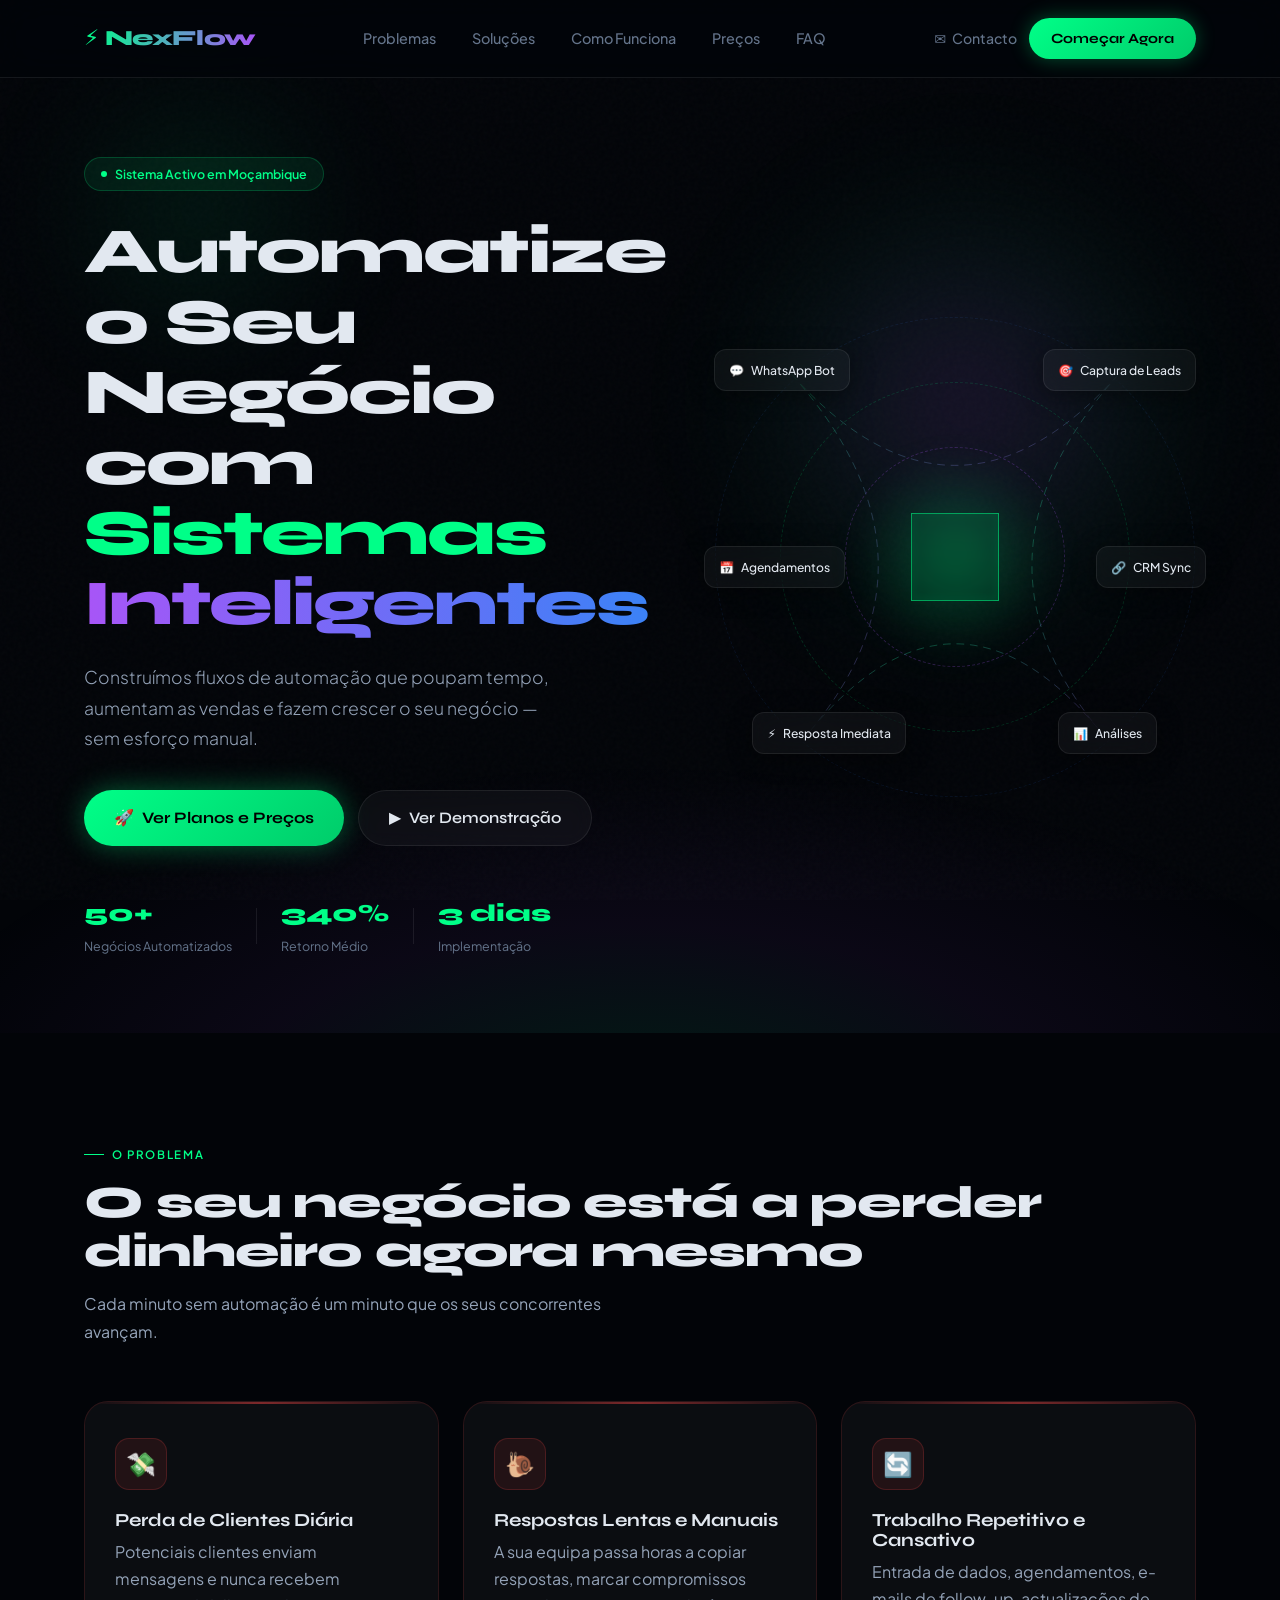
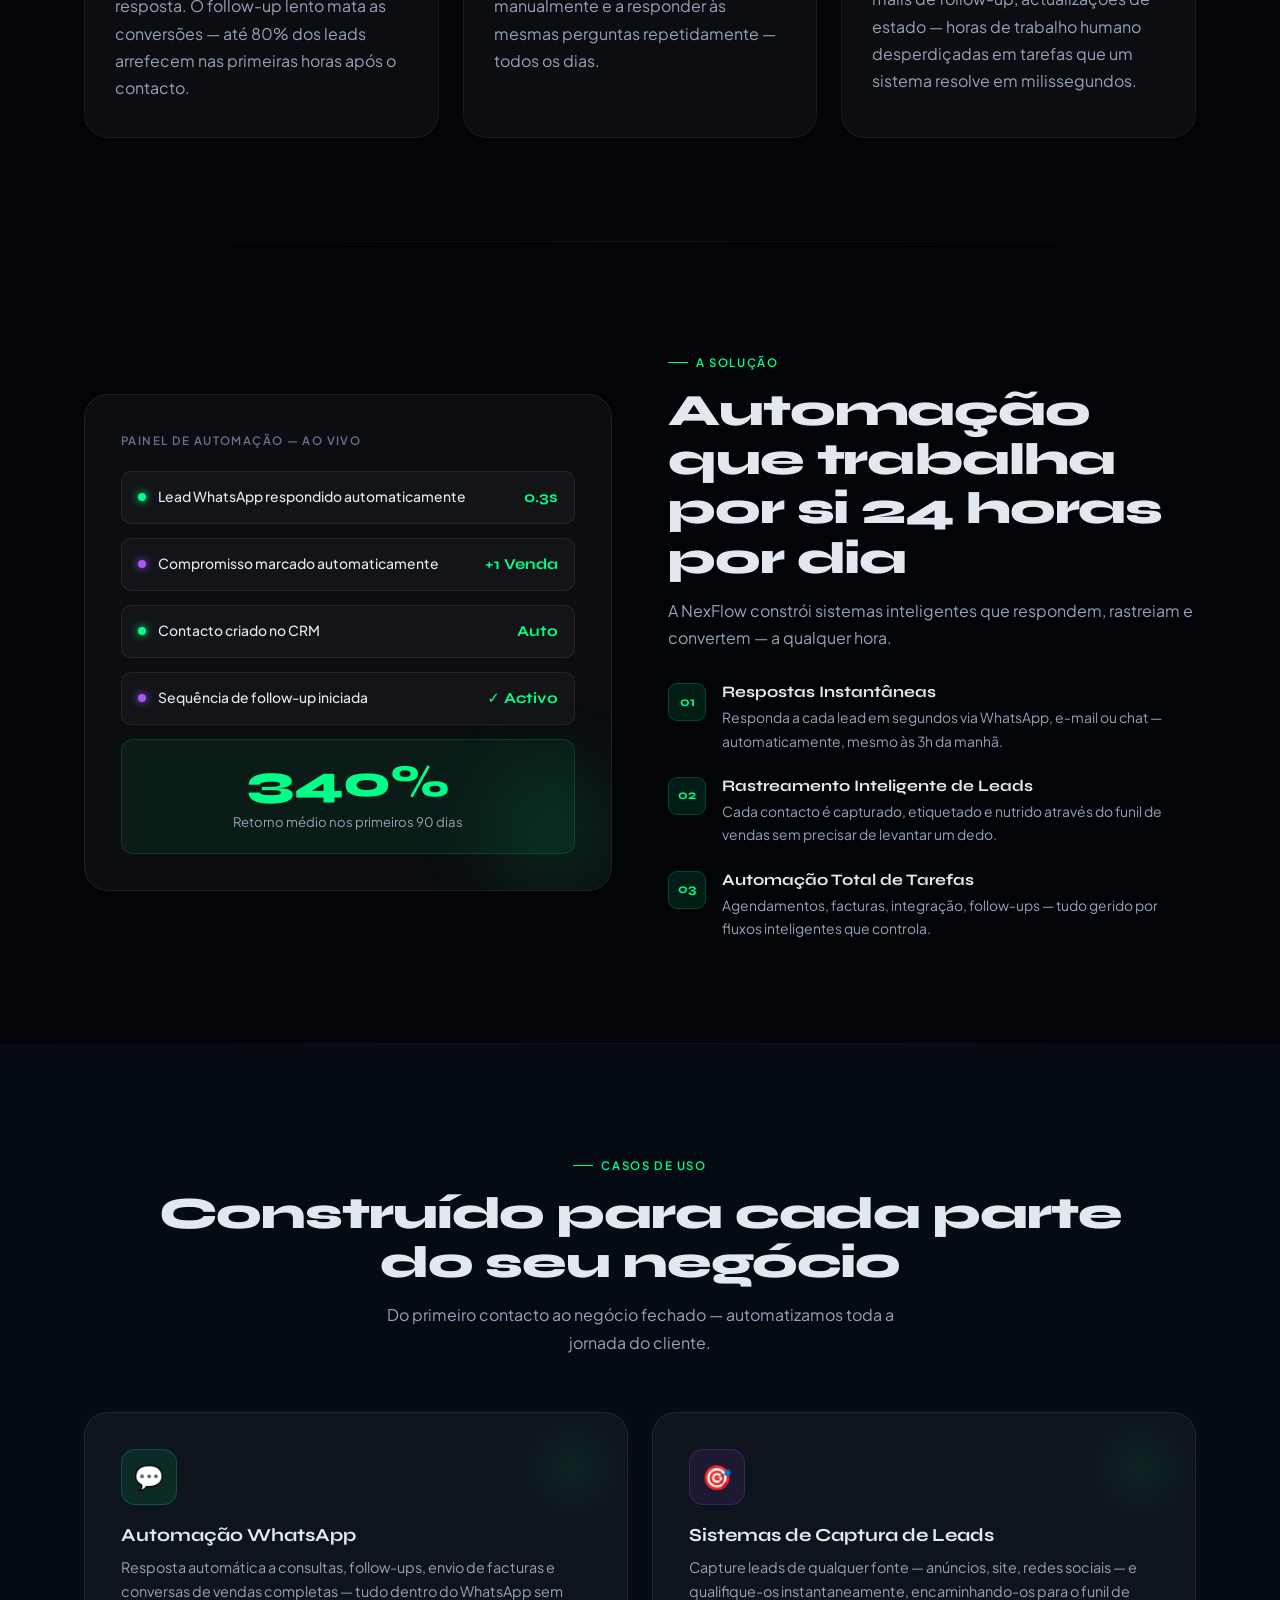
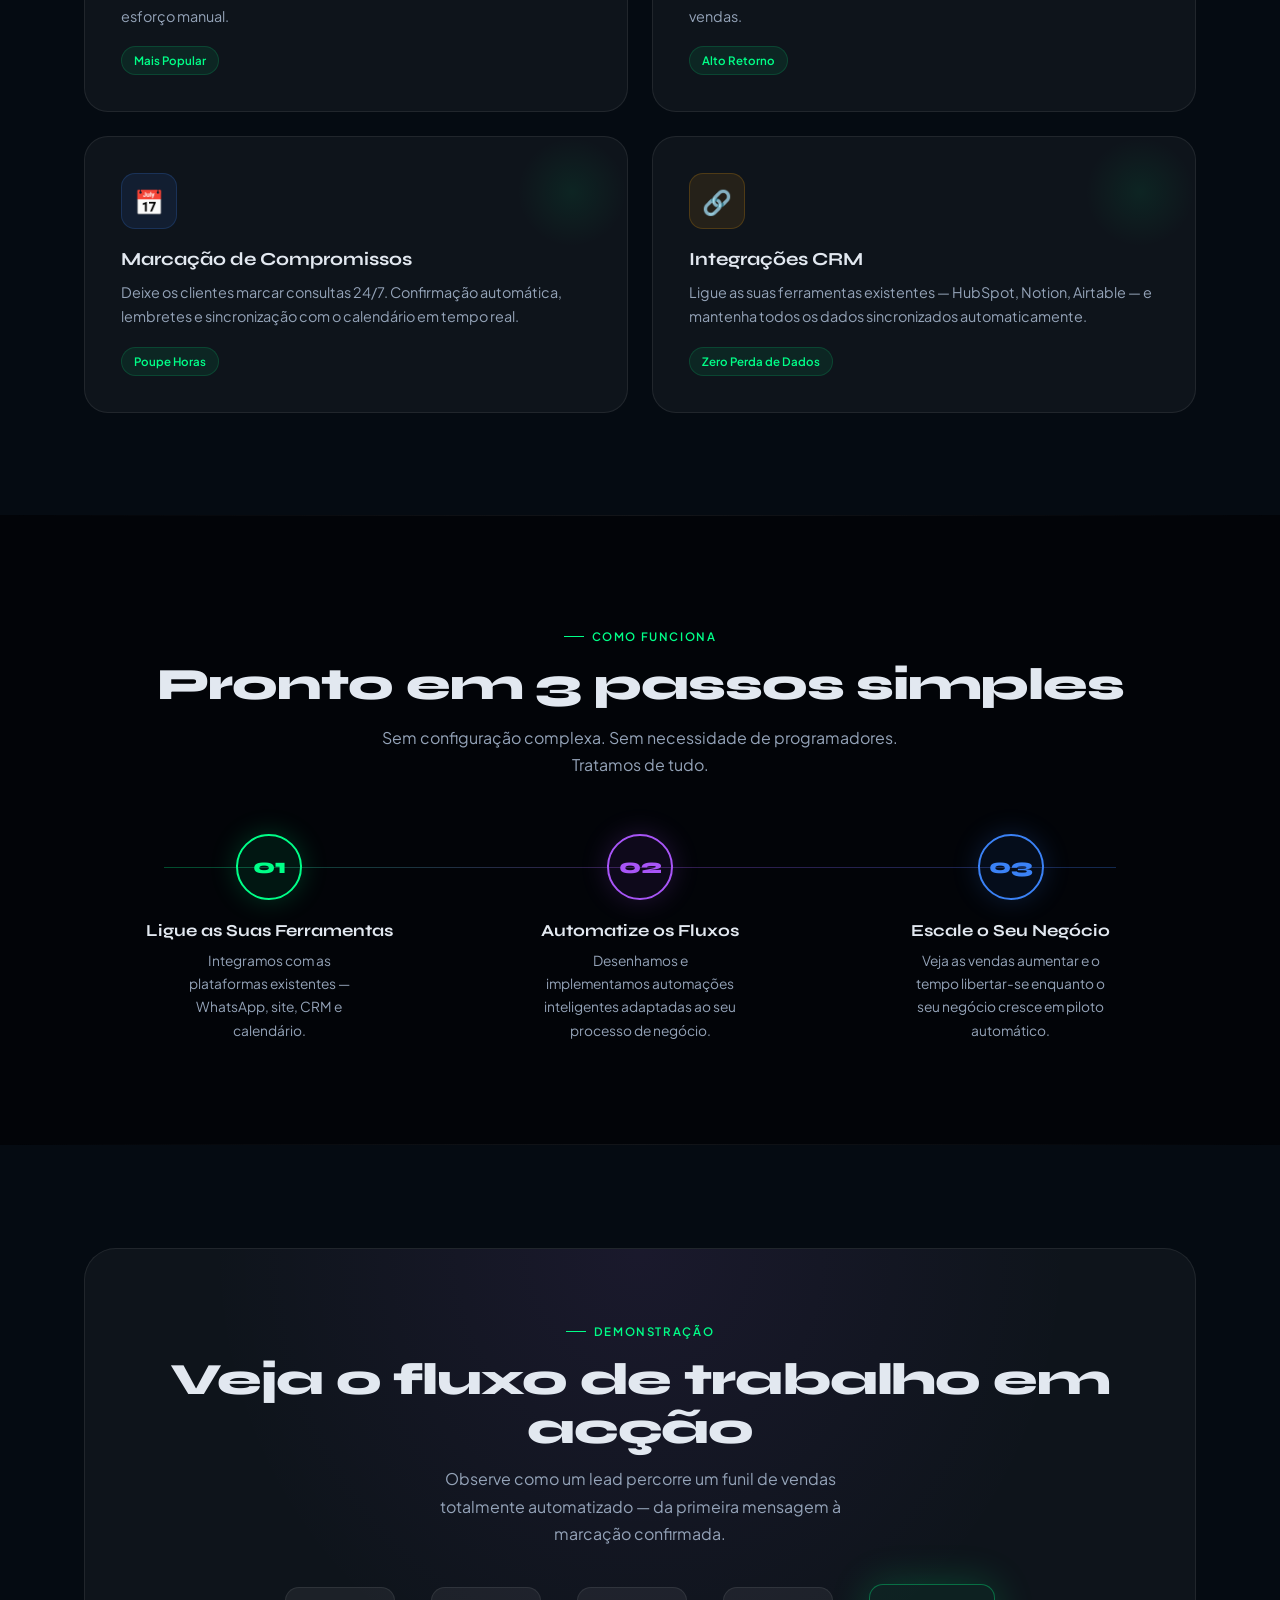
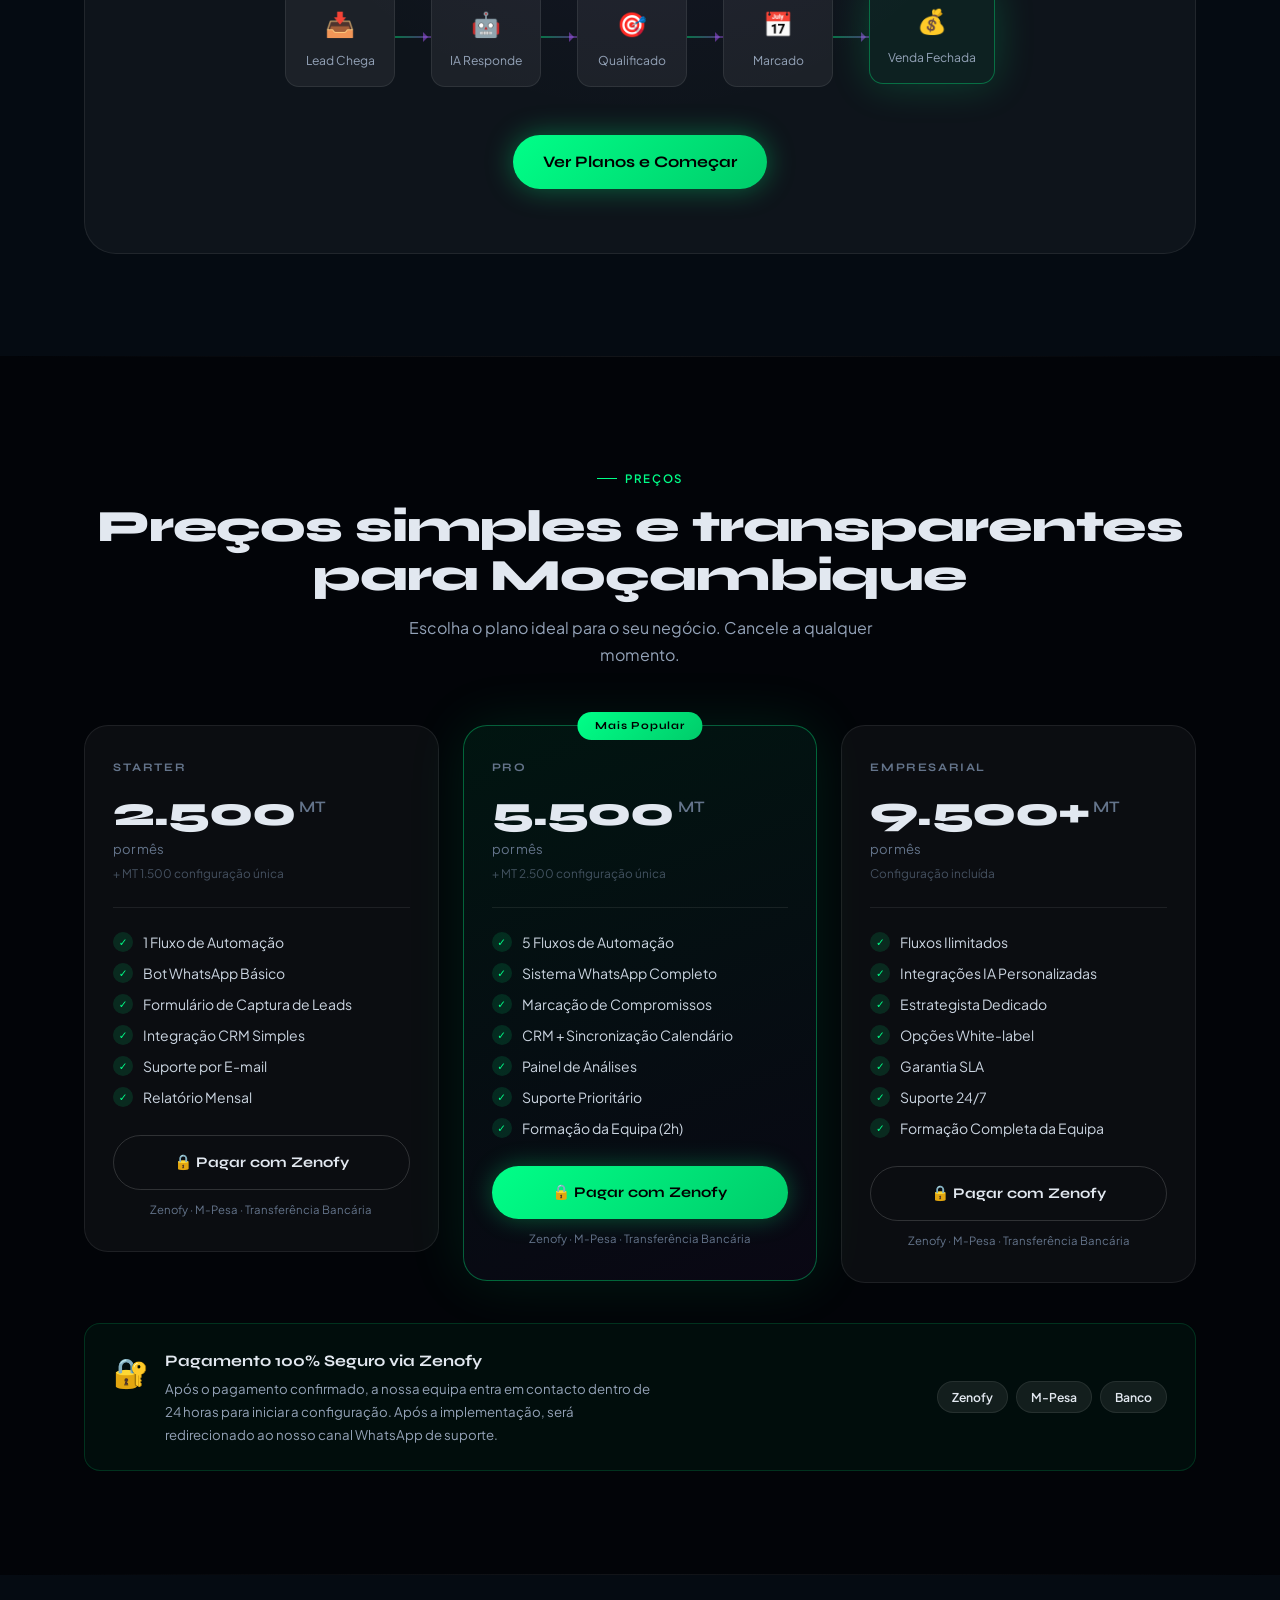
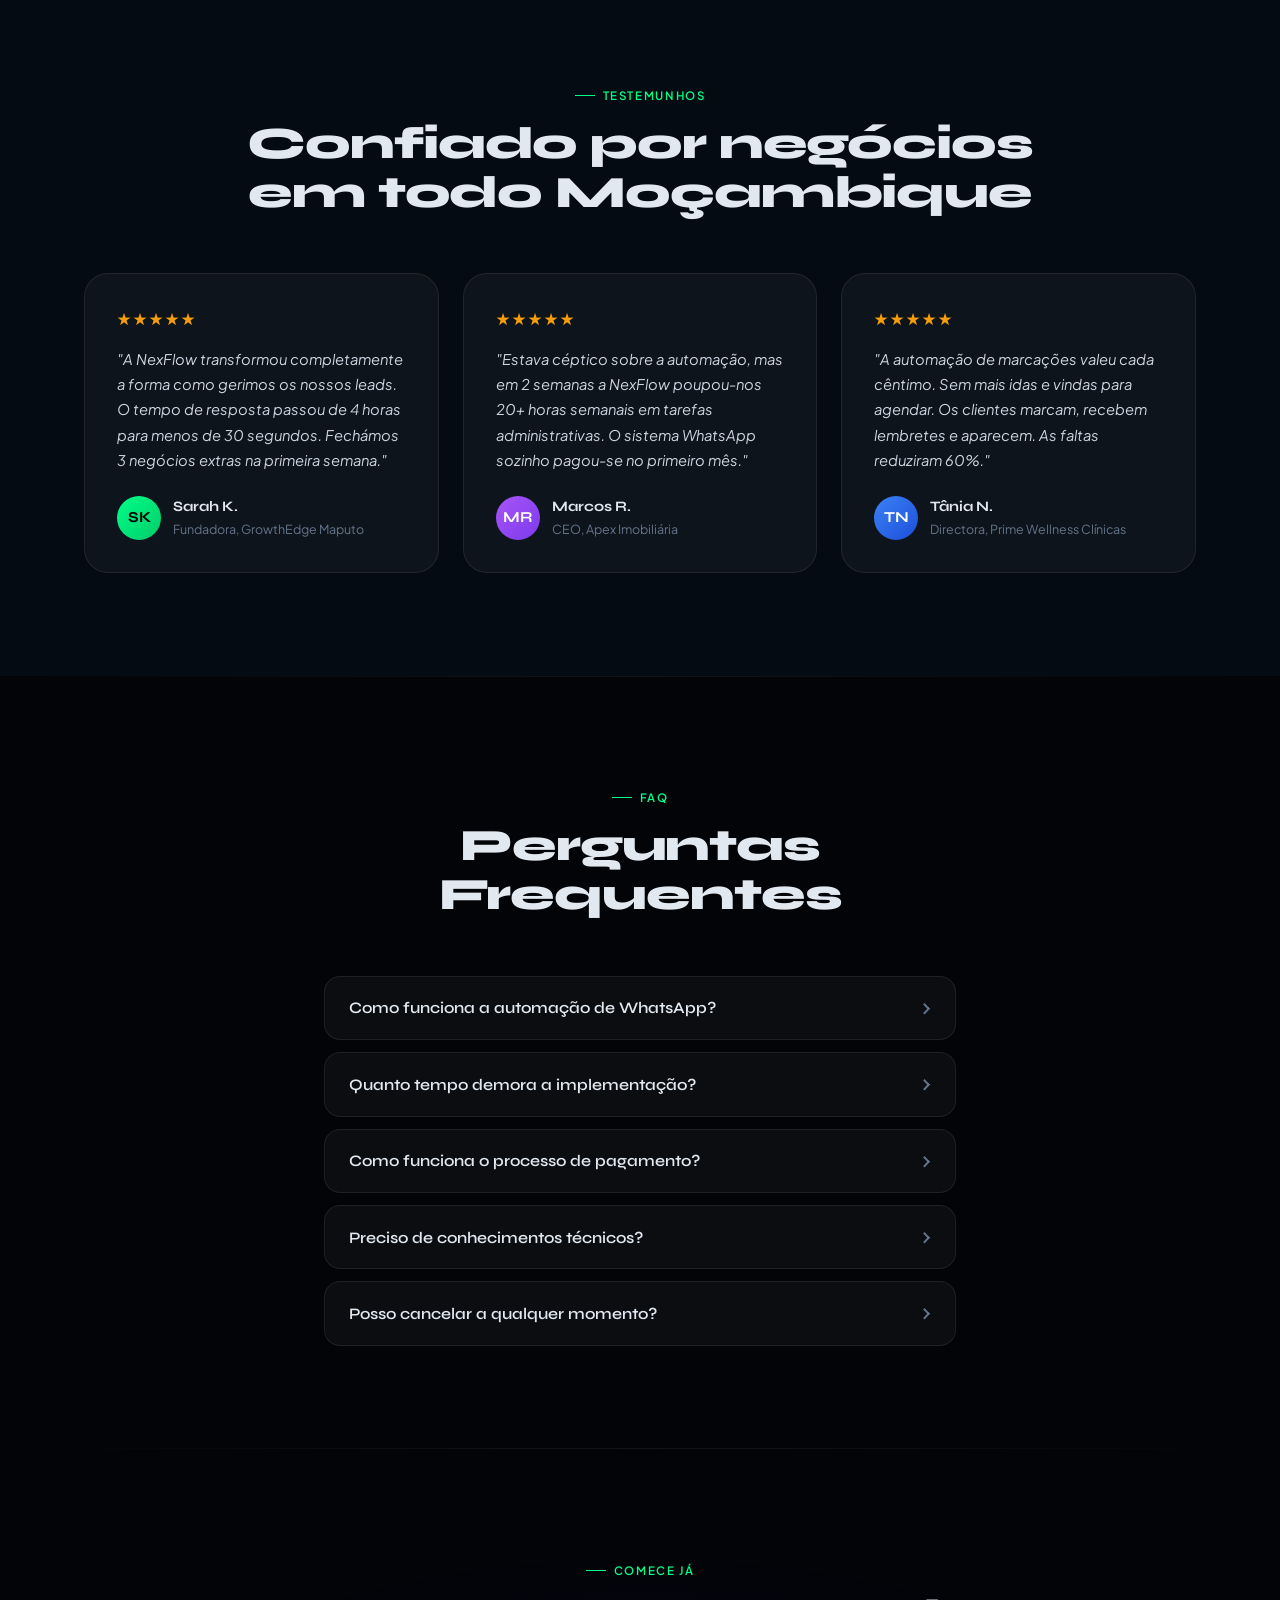
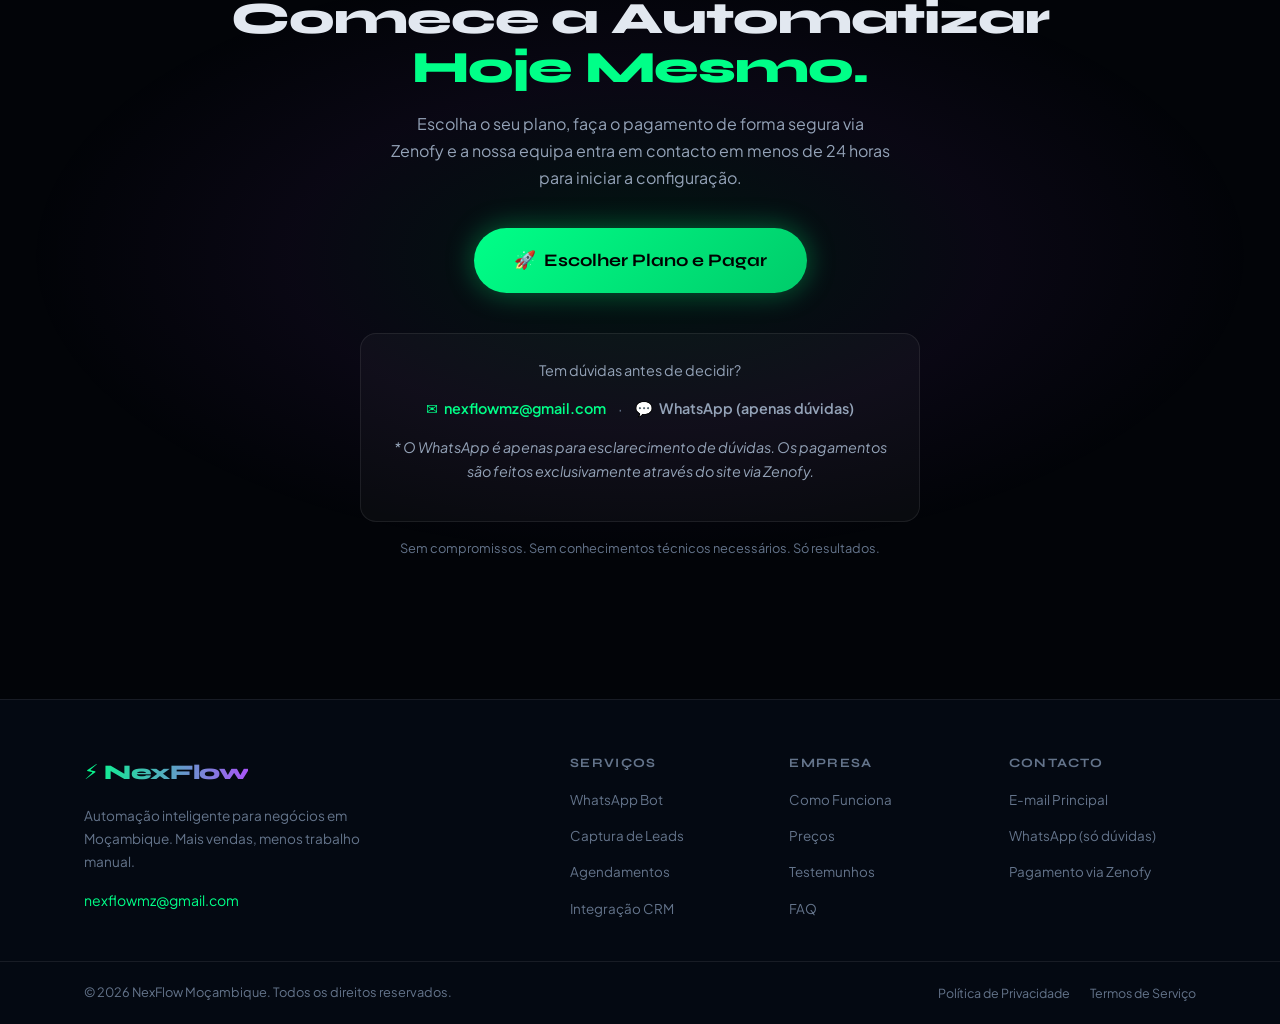
==== commit 10887913: "Update nexflow-index.html" ====
--- a/nexflow-index.html
+++ b/nexflow-index.html
@@ -804,12 +804,12 @@
         <div class="contact-secondary reveal" aria-label="Contactos secundários">
           <p>Tem dúvidas antes de decidir?</p>
           <div class="contact-links">
-            <a href="mailto:info@nexflow.co.mz" class="contact-link email" aria-label="Enviar e-mail para info@nexflow.co.mz">
+            <a href="nexflowmz@gmail.com" class="contact-link email" aria-label="Enviar e-mail para nexflowmz@gmail.com">
               <span aria-hidden="true">✉</span>
-              info@nexflow.co.mz
+              nexflowmz@gmail.com
             </a>
             <span class="contact-sep" aria-hidden="true">·</span>
-            <a href="https://wa.me/258840000000" 
+            <a href="https://wa.me/258844791599" 
                class="contact-link whatsapp" 
                target="_blank" 
                rel="noopener noreferrer"
@@ -838,7 +838,7 @@
         </a>
         <p>Automação inteligente para negócios em Moçambique. Mais vendas, menos trabalho manual.</p>
         <address>
-          <a href="mailto:info@nexflow.co.mz" class="footer-email">info@nexflow.co.mz</a>
+          <a href="nexflowmz@gmail.com" class="footer-email">nexflowmz@gmail.com</a>
         </address>
       </div>
 
@@ -864,7 +864,7 @@
         <div class="footer-col">
           <h4>Contacto</h4>
           <ul>
-            <li><a href="mailto:info@nexflow.co.mz">E-mail Principal</a></li>
+            <li><a href="nexflowmz@gmail.com">E-mail Principal</a></li>
             <li>
               <a href="https://wa.me/258844791599" target="_blank" rel="noopener noreferrer">
                 WhatsApp (só dúvidas)
